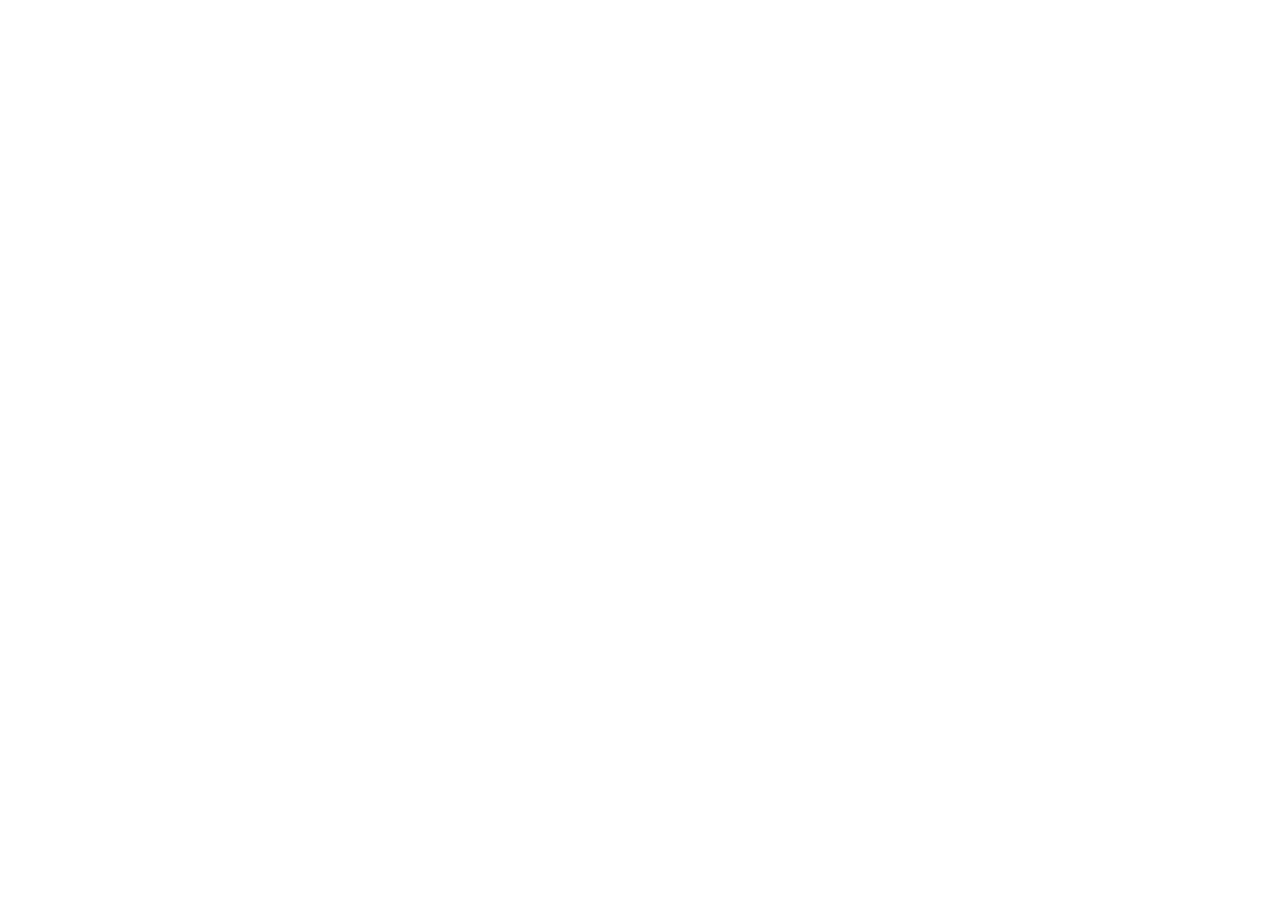
==== index.html @ 25dd4b2c "Publish static demo site" ====
<!doctype html>
<html lang="en">
  <head>
    <meta charset="UTF-8" />
    <meta name="viewport" content="width=device-width, initial-scale=1.0" />
    <title>Local Marketplace Platform</title>
    <script type="module" crossorigin src="/local-marketplace-platform-demo/assets/index-D7Zlj76l.js"></script>
    <link rel="stylesheet" crossorigin href="/local-marketplace-platform-demo/assets/index-DXbintW4.css">
  </head>
  <body>
    <div id="root"></div>
  </body>
</html>
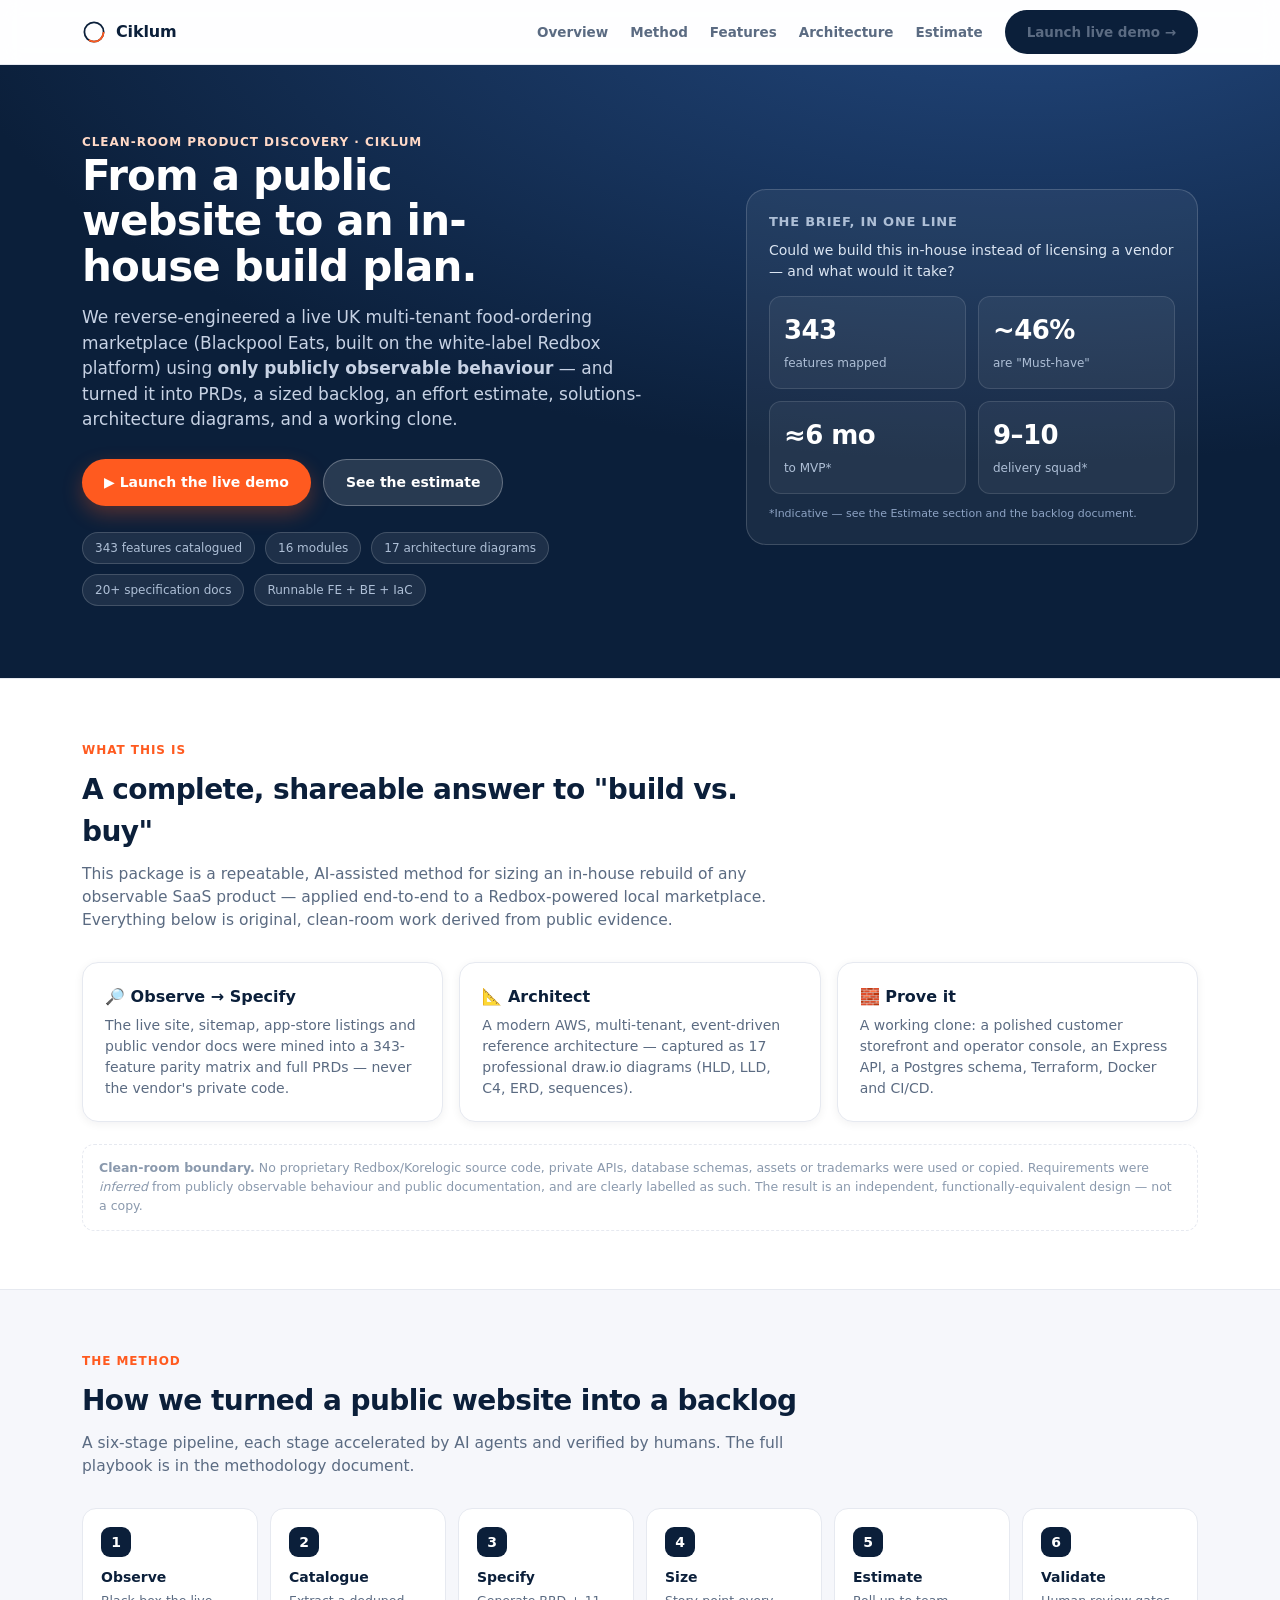
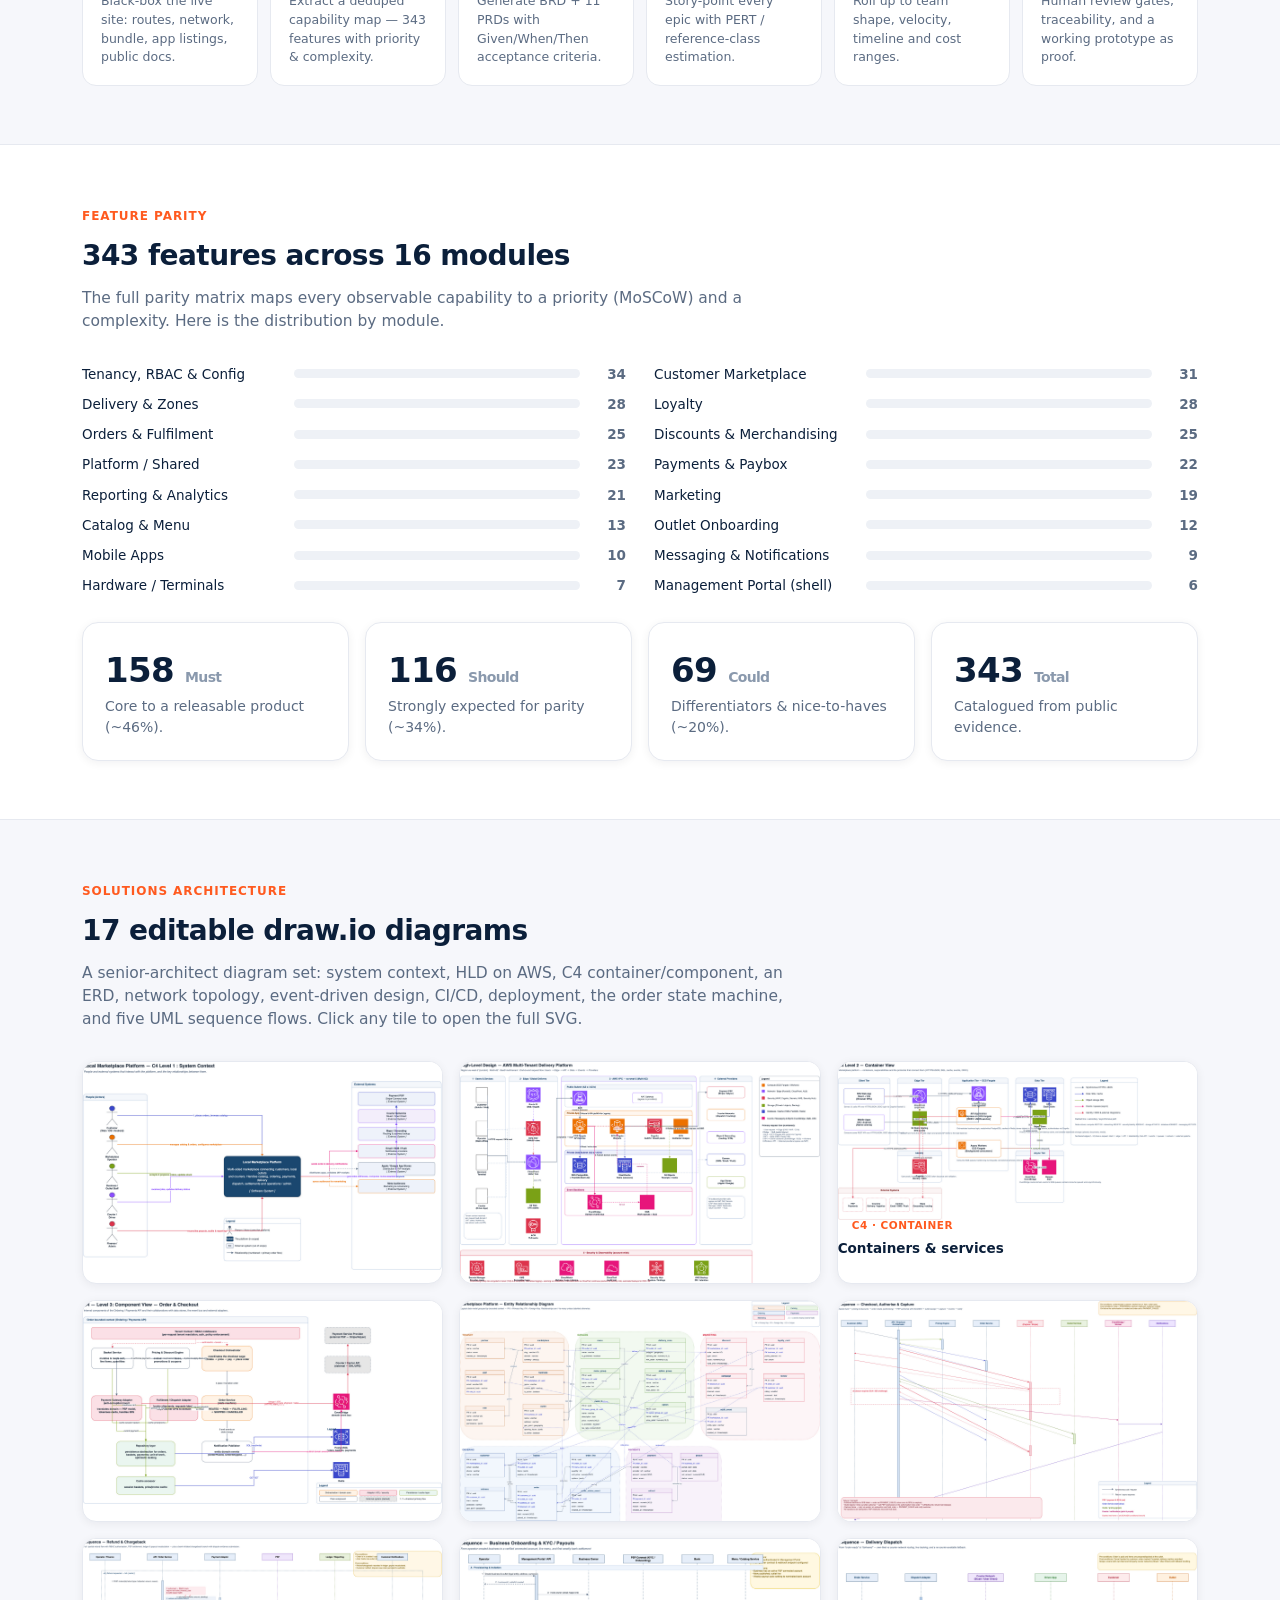
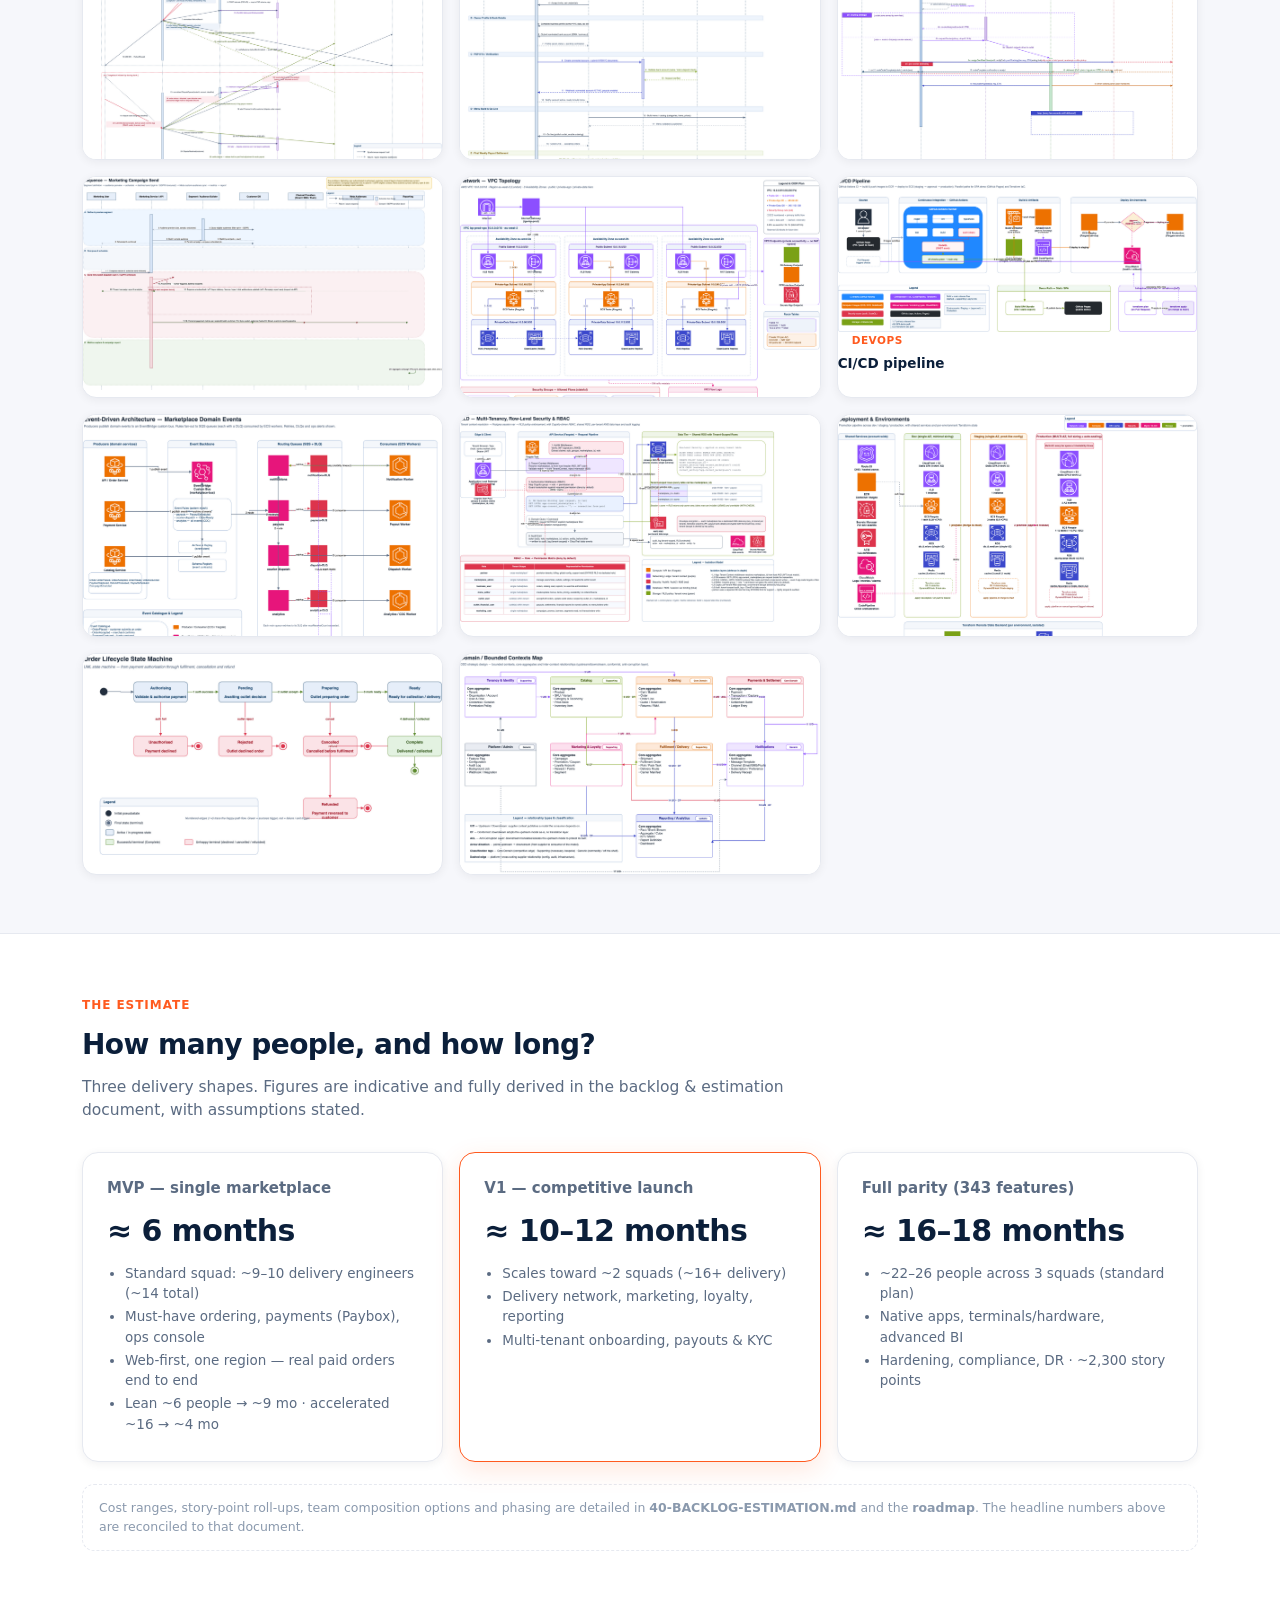
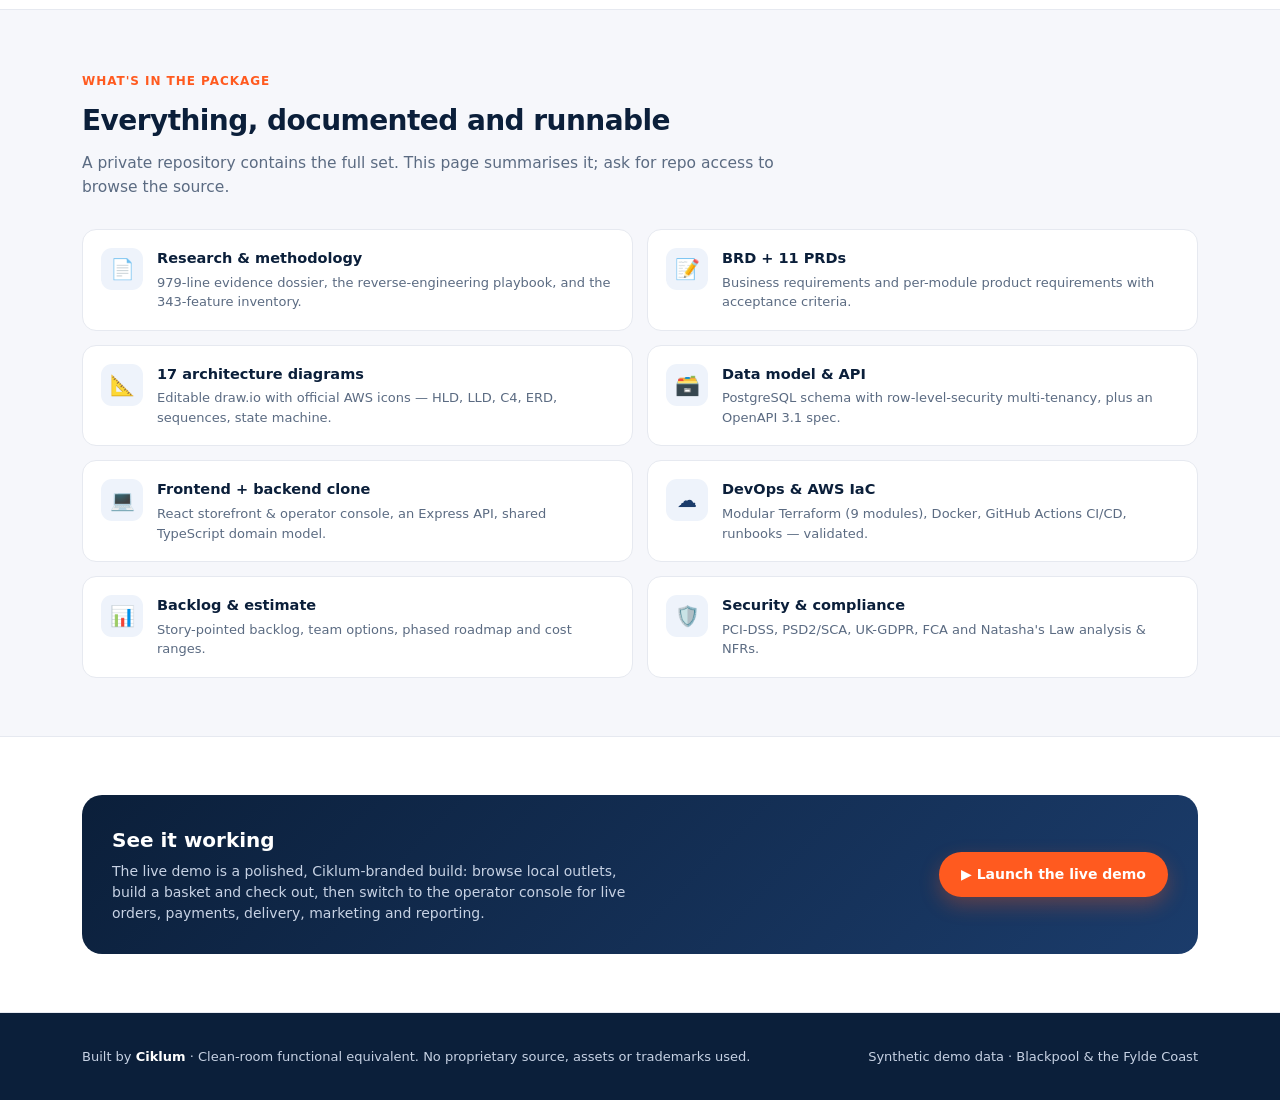
==== commit b47171c5: "Publish Ciklum Project Hub + upgraded demo app + 17 architecture diagrams" ====
--- a/index.html
+++ b/index.html
@@ -1,13 +1,365 @@
 <!doctype html>
 <html lang="en">
-  <head>
-    <meta charset="UTF-8" />
-    <meta name="viewport" content="width=device-width, initial-scale=1.0" />
-    <title>Local Marketplace Platform</title>
-    <script type="module" crossorigin src="/local-marketplace-platform-demo/assets/index-D7Zlj76l.js"></script>
-    <link rel="stylesheet" crossorigin href="/local-marketplace-platform-demo/assets/index-DXbintW4.css">
-  </head>
-  <body>
-    <div id="root"></div>
-  </body>
+<head>
+<meta charset="utf-8" />
+<meta name="viewport" content="width=device-width, initial-scale=1" />
+<title>Local Marketplace Platform — Clean-Room Build Plan | Ciklum</title>
+<meta name="description" content="A clean-room, in-house rebuild blueprint for a UK multi-tenant food-ordering marketplace: research, PRDs, backlog, estimate, solutions-architecture diagrams, and a working demo." />
+<style>
+  :root{
+    --ink:#0b1f3a; --ink2:#1b3c6b; --muted:#5b6b82; --soft:#8a99ad;
+    --bg:#f6f7fb; --card:#ffffff; --line:#e6e9f0; --accent:#ff5a1f; --accent2:#ff8a5c;
+    --ok:#10b981; --info:#3b82f6; --promo:#7c3aed;
+    --r:16px; --shadow:0 10px 30px rgba(11,31,58,.10); --shadow-sm:0 2px 10px rgba(16,24,40,.06);
+    --font:"Inter","Segoe UI",-apple-system,BlinkMacSystemFont,system-ui,sans-serif;
+  }
+  *{box-sizing:border-box}
+  body{margin:0;background:var(--bg);color:var(--ink);font-family:var(--font);line-height:1.5;-webkit-font-smoothing:antialiased}
+  a{color:inherit}
+  h1,h2,h3,h4,p{margin:0}
+  .wrap{max-width:1160px;margin:0 auto;padding:0 22px}
+  .btn{display:inline-flex;align-items:center;gap:8px;border:0;border-radius:999px;padding:12px 22px;font-weight:700;font-size:14px;cursor:pointer;text-decoration:none;transition:transform .12s ease, box-shadow .12s ease}
+  .btn--accent{background:var(--accent);color:#fff;box-shadow:0 8px 20px rgba(255,90,31,.30)}
+  .btn--accent:hover{transform:translateY(-2px)}
+  .btn--ghost{background:rgba(255,255,255,.12);color:#fff;border:1px solid rgba(255,255,255,.28)}
+  .btn--dark{background:var(--ink);color:#fff}
+  .eyebrow{font-size:12px;font-weight:700;letter-spacing:.08em;text-transform:uppercase;color:var(--accent)}
+
+  /* nav */
+  nav.top{position:sticky;top:0;z-index:50;background:rgba(255,255,255,.88);backdrop-filter:saturate(160%) blur(10px);border-bottom:1px solid var(--line)}
+  nav.top .wrap{display:flex;align-items:center;gap:16px;height:64px}
+  nav.top .logo{display:flex;align-items:center;gap:10px;font-weight:800;letter-spacing:-.01em}
+  nav.top .logo svg{height:24px}
+  nav.top .links{margin-left:auto;display:flex;gap:22px;align-items:center}
+  nav.top .links a{font-size:13.5px;font-weight:600;color:var(--muted);text-decoration:none}
+  nav.top .links a:hover{color:var(--ink)}
+  @media(max-width:760px){nav.top .links a:not(.btn){display:none}}
+
+  /* hero */
+  header.hero{background:radial-gradient(1100px 520px at 80% -20%, #244a82, #0b1f3a);color:#fff;padding:64px 0 72px;overflow:hidden}
+  header.hero .grid{display:grid;grid-template-columns:1.25fr .9fr;gap:36px;align-items:center}
+  header.hero h1{font-size:42px;line-height:1.08;letter-spacing:-.02em;max-width:15ch}
+  header.hero p.lead{margin-top:16px;color:#c7d2e4;font-size:17px;max-width:54ch}
+  header.hero .cta{margin-top:26px;display:flex;gap:12px;flex-wrap:wrap}
+  header.hero .tags{margin-top:26px;display:flex;gap:10px;flex-wrap:wrap}
+  header.hero .tags span{font-size:12px;color:#aebfd6;background:rgba(255,255,255,.08);border:1px solid rgba(255,255,255,.16);border-radius:999px;padding:6px 12px}
+  .hero-card{background:rgba(255,255,255,.06);border:1px solid rgba(255,255,255,.16);border-radius:20px;padding:22px}
+  .hero-card h4{font-size:13px;color:#aebfd6;font-weight:600;text-transform:uppercase;letter-spacing:.06em}
+  .hero-stats{display:grid;grid-template-columns:1fr 1fr;gap:12px;margin-top:14px}
+  .hero-stats div{background:rgba(255,255,255,.05);border:1px solid rgba(255,255,255,.12);border-radius:12px;padding:14px}
+  .hero-stats strong{display:block;font-size:26px;letter-spacing:-.02em}
+  .hero-stats small{color:#aebfd6;font-size:12px}
+  @media(max-width:860px){header.hero .grid{grid-template-columns:1fr}header.hero h1{font-size:33px}}
+
+  section{padding:58px 0}
+  section.alt{background:#fff;border-top:1px solid var(--line);border-bottom:1px solid var(--line)}
+  .sec-head{max-width:720px;margin-bottom:30px}
+  .sec-head h2{font-size:28px;letter-spacing:-.02em;margin-top:8px}
+  .sec-head p{color:var(--muted);margin-top:10px;font-size:15.5px}
+
+  .cards{display:grid;gap:16px}
+  .cards.c3{grid-template-columns:repeat(3,1fr)}
+  .cards.c4{grid-template-columns:repeat(4,1fr)}
+  .cards.c2{grid-template-columns:repeat(2,1fr)}
+  @media(max-width:900px){.cards.c3,.cards.c4{grid-template-columns:1fr 1fr}}
+  @media(max-width:620px){.cards.c2,.cards.c3,.cards.c4{grid-template-columns:1fr}}
+  .card{background:var(--card);border:1px solid var(--line);border-radius:var(--r);padding:22px;box-shadow:var(--shadow-sm)}
+  .card h3{font-size:16px;margin-bottom:6px}
+  .card p{color:var(--muted);font-size:14px}
+  .card .num{font-size:34px;font-weight:800;letter-spacing:-.02em;color:var(--ink)}
+  .card .num small{font-size:14px;color:var(--soft);font-weight:600}
+
+  /* method steps */
+  .steps{display:grid;grid-template-columns:repeat(6,1fr);gap:12px;counter-reset:s}
+  @media(max-width:980px){.steps{grid-template-columns:repeat(3,1fr)}}
+  @media(max-width:560px){.steps{grid-template-columns:1fr 1fr}}
+  .step{background:var(--card);border:1px solid var(--line);border-radius:14px;padding:18px;position:relative}
+  .step::before{counter-increment:s;content:counter(s);display:grid;place-items:center;width:30px;height:30px;border-radius:9px;background:var(--ink);color:#fff;font-weight:800;font-size:14px;margin-bottom:10px}
+  .step h4{font-size:14px}
+  .step p{font-size:12.5px;color:var(--muted);margin-top:4px}
+
+  /* module bars */
+  .modgrid{display:grid;grid-template-columns:1fr 1fr;gap:10px 28px}
+  @media(max-width:720px){.modgrid{grid-template-columns:1fr}}
+  .modrow{display:grid;grid-template-columns:200px 1fr 34px;align-items:center;gap:12px;font-size:13.5px}
+  .modrow .track{height:9px;background:#eef1f6;border-radius:999px;overflow:hidden}
+  .modrow .fill{height:100%;background:linear-gradient(90deg,var(--accent),var(--accent2));border-radius:999px}
+  .modrow b{text-align:right;color:var(--muted);font-variant-numeric:tabular-nums}
+
+  /* diagrams */
+  .gallery{display:grid;grid-template-columns:repeat(3,1fr);gap:16px}
+  @media(max-width:900px){.gallery{grid-template-columns:1fr 1fr}}
+  @media(max-width:560px){.gallery{grid-template-columns:1fr}}
+  .dg{display:block;background:var(--card);border:1px solid var(--line);border-radius:14px;overflow:hidden;text-decoration:none;box-shadow:var(--shadow-sm);transition:transform .12s ease,box-shadow .12s ease}
+  .dg:hover{transform:translateY(-3px);box-shadow:var(--shadow)}
+  .dg .thumb{height:150px;background:#0e2banner;display:grid;place-items:center;background:linear-gradient(135deg,#eef3fb,#dde7f5);position:relative}
+  .dg .thumb img{width:100%;height:100%;object-fit:contain;background:#fff}
+  .dg .thumb .ph{color:#7c92b3;font-size:13px;font-weight:600}
+  .dg .meta{padding:12px 14px}
+  .dg .meta .k{font-size:10.5px;font-weight:700;text-transform:uppercase;letter-spacing:.05em;color:var(--accent)}
+  .dg .meta .t{font-size:13.5px;font-weight:600;margin-top:2px}
+
+  /* estimate */
+  .estimate{display:grid;grid-template-columns:repeat(3,1fr);gap:16px}
+  @media(max-width:820px){.estimate{grid-template-columns:1fr}}
+  .est{background:var(--card);border:1px solid var(--line);border-radius:var(--r);padding:24px;box-shadow:var(--shadow-sm)}
+  .est.flag{border-color:var(--accent);box-shadow:0 8px 26px rgba(255,90,31,.14)}
+  .est h3{font-size:15px;color:var(--muted);font-weight:700}
+  .est .big{font-size:30px;font-weight:800;letter-spacing:-.02em;margin:8px 0}
+  .est ul{margin:10px 0 0;padding-left:18px;color:var(--muted);font-size:13.5px}
+  .est ul li{margin:3px 0}
+
+  /* deliverables */
+  .deliv{display:grid;grid-template-columns:repeat(2,1fr);gap:14px}
+  @media(max-width:720px){.deliv{grid-template-columns:1fr}}
+  .deliv .d{display:flex;gap:14px;background:var(--card);border:1px solid var(--line);border-radius:14px;padding:18px}
+  .deliv .d .ic{width:42px;height:42px;border-radius:11px;background:#eef3fb;color:var(--ink2);display:grid;place-items:center;font-size:20px;flex:none}
+  .deliv .d h4{font-size:14.5px}
+  .deliv .d p{font-size:13px;color:var(--muted);margin-top:3px}
+
+  .callout{background:linear-gradient(135deg,#0b1f3a,#1b3c6b);color:#fff;border-radius:20px;padding:30px;display:flex;gap:20px;align-items:center;justify-content:space-between;flex-wrap:wrap}
+  .callout h3{font-size:20px}
+  .callout p{color:#c7d2e4;font-size:14px;margin-top:6px;max-width:60ch}
+
+  .note{font-size:12.5px;color:var(--soft);background:#fff;border:1px dashed var(--line);border-radius:12px;padding:14px 16px;margin-top:22px}
+  footer{background:var(--ink);color:#c7d2e4;padding:34px 0;font-size:13px}
+  footer .wrap{display:flex;justify-content:space-between;gap:16px;flex-wrap:wrap}
+  footer a{color:#fff;text-decoration:none}
+</style>
+</head>
+<body>
+<nav class="top">
+  <div class="wrap">
+    <span class="logo">
+      <svg viewBox="0 0 40 40" fill="none"><circle cx="20" cy="20" r="16" stroke="#0b1f3a" stroke-width="3"/><circle cx="20" cy="20" r="16" stroke="#ff5a1f" stroke-width="3" stroke-dasharray="34 80"/></svg>
+      Ciklum
+    </span>
+    <div class="links">
+      <a href="#what">Overview</a>
+      <a href="#method">Method</a>
+      <a href="#features">Features</a>
+      <a href="#architecture">Architecture</a>
+      <a href="#estimate">Estimate</a>
+      <a class="btn btn--dark" href="./app/" >Launch live demo →</a>
+    </div>
+  </div>
+</nav>
+
+<header class="hero">
+  <div class="wrap grid">
+    <div>
+      <span class="eyebrow" style="color:#ffd9c7">Clean-room product discovery · Ciklum</span>
+      <h1>From a public website to an in-house build plan.</h1>
+      <p class="lead">We reverse-engineered a live UK multi-tenant food-ordering marketplace (Blackpool Eats, built on the white-label Redbox platform) using <b>only publicly observable behaviour</b> — and turned it into PRDs, a sized backlog, an effort estimate, solutions-architecture diagrams, and a working clone.</p>
+      <div class="cta">
+        <a class="btn btn--accent" href="./app/">▶ Launch the live demo</a>
+        <a class="btn btn--ghost" href="#estimate">See the estimate</a>
+      </div>
+      <div class="tags">
+        <span>343 features catalogued</span>
+        <span>16 modules</span>
+        <span>17 architecture diagrams</span>
+        <span>20+ specification docs</span>
+        <span>Runnable FE + BE + IaC</span>
+      </div>
+    </div>
+    <div class="hero-card">
+      <h4>The brief, in one line</h4>
+      <p style="color:#dbe5f2;margin-top:8px;font-size:14px">Could we build this in-house instead of licensing a vendor — and what would it take?</p>
+      <div class="hero-stats">
+        <div><strong>343</strong><small>features mapped</small></div>
+        <div><strong>~46%</strong><small>are "Must-have"</small></div>
+        <div><strong>≈6&nbsp;mo</strong><small>to MVP*</small></div>
+        <div><strong>9–10</strong><small>delivery squad*</small></div>
+      </div>
+      <p style="color:#8da3c4;font-size:11px;margin-top:12px">*Indicative — see the Estimate section and the backlog document.</p>
+    </div>
+  </div>
+</header>
+
+<section id="what" class="alt">
+  <div class="wrap">
+    <div class="sec-head">
+      <span class="eyebrow">What this is</span>
+      <h2>A complete, shareable answer to "build vs. buy"</h2>
+      <p>This package is a repeatable, AI-assisted method for sizing an in-house rebuild of any observable SaaS product — applied end-to-end to a Redbox-powered local marketplace. Everything below is original, clean-room work derived from public evidence.</p>
+    </div>
+    <div class="cards c3">
+      <div class="card"><h3>🔎 Observe → Specify</h3><p>The live site, sitemap, app-store listings and public vendor docs were mined into a 343-feature parity matrix and full PRDs — never the vendor's private code.</p></div>
+      <div class="card"><h3>📐 Architect</h3><p>A modern AWS, multi-tenant, event-driven reference architecture — captured as 17 professional draw.io diagrams (HLD, LLD, C4, ERD, sequences).</p></div>
+      <div class="card"><h3>🧱 Prove it</h3><p>A working clone: a polished customer storefront and operator console, an Express API, a Postgres schema, Terraform, Docker and CI/CD.</p></div>
+    </div>
+    <div class="note"><b>Clean-room boundary.</b> No proprietary Redbox/Korelogic source code, private APIs, database schemas, assets or trademarks were used or copied. Requirements were <i>inferred</i> from publicly observable behaviour and public documentation, and are clearly labelled as such. The result is an independent, functionally-equivalent design — not a copy.</div>
+  </div>
+</section>
+
+<section id="method">
+  <div class="wrap">
+    <div class="sec-head">
+      <span class="eyebrow">The method</span>
+      <h2>How we turned a public website into a backlog</h2>
+      <p>A six-stage pipeline, each stage accelerated by AI agents and verified by humans. The full playbook is in the methodology document.</p>
+    </div>
+    <div class="steps">
+      <div class="step"><h4>Observe</h4><p>Black-box the live site: routes, network, bundle, app listings, public docs.</p></div>
+      <div class="step"><h4>Catalogue</h4><p>Extract a deduped capability map — 343 features with priority &amp; complexity.</p></div>
+      <div class="step"><h4>Specify</h4><p>Generate BRD + 11 PRDs with Given/When/Then acceptance criteria.</p></div>
+      <div class="step"><h4>Size</h4><p>Story-point every epic with PERT / reference-class estimation.</p></div>
+      <div class="step"><h4>Estimate</h4><p>Roll up to team shape, velocity, timeline and cost ranges.</p></div>
+      <div class="step"><h4>Validate</h4><p>Human review gates, traceability, and a working prototype as proof.</p></div>
+    </div>
+  </div>
+</section>
+
+<section id="features" class="alt">
+  <div class="wrap">
+    <div class="sec-head">
+      <span class="eyebrow">Feature parity</span>
+      <h2>343 features across 16 modules</h2>
+      <p>The full parity matrix maps every observable capability to a priority (MoSCoW) and a complexity. Here is the distribution by module.</p>
+    </div>
+    <div class="modgrid" id="modgrid"></div>
+    <div class="cards c4" style="margin-top:26px">
+      <div class="card"><div class="num">158 <small>Must</small></div><p>Core to a releasable product (~46%).</p></div>
+      <div class="card"><div class="num">116 <small>Should</small></div><p>Strongly expected for parity (~34%).</p></div>
+      <div class="card"><div class="num">69 <small>Could</small></div><p>Differentiators &amp; nice-to-haves (~20%).</p></div>
+      <div class="card"><div class="num">343 <small>Total</small></div><p>Catalogued from public evidence.</p></div>
+    </div>
+  </div>
+</section>
+
+<section id="architecture">
+  <div class="wrap">
+    <div class="sec-head">
+      <span class="eyebrow">Solutions architecture</span>
+      <h2>17 editable draw.io diagrams</h2>
+      <p>A senior-architect diagram set: system context, HLD on AWS, C4 container/component, an ERD, network topology, event-driven design, CI/CD, deployment, the order state machine, and five UML sequence flows. Click any tile to open the full SVG.</p>
+    </div>
+    <div class="gallery" id="gallery"></div>
+  </div>
+</section>
+
+<section id="estimate" class="alt">
+  <div class="wrap">
+    <div class="sec-head">
+      <span class="eyebrow">The estimate</span>
+      <h2>How many people, and how long?</h2>
+      <p>Three delivery shapes. Figures are indicative and fully derived in the backlog &amp; estimation document, with assumptions stated.</p>
+    </div>
+    <div class="estimate">
+      <div class="est">
+        <h3>MVP — single marketplace</h3>
+        <div class="big">≈ 6 months</div>
+        <ul>
+          <li>Standard squad: ~9–10 delivery engineers (~14 total)</li>
+          <li>Must-have ordering, payments (Paybox), ops console</li>
+          <li>Web-first, one region — real paid orders end to end</li>
+          <li>Lean ~6 people → ~9 mo · accelerated ~16 → ~4 mo</li>
+        </ul>
+      </div>
+      <div class="est flag">
+        <h3>V1 — competitive launch</h3>
+        <div class="big">≈ 10–12 months</div>
+        <ul>
+          <li>Scales toward ~2 squads (~16+ delivery)</li>
+          <li>Delivery network, marketing, loyalty, reporting</li>
+          <li>Multi-tenant onboarding, payouts &amp; KYC</li>
+        </ul>
+      </div>
+      <div class="est">
+        <h3>Full parity (343 features)</h3>
+        <div class="big">≈ 16–18 months</div>
+        <ul>
+          <li>~22–26 people across 3 squads (standard plan)</li>
+          <li>Native apps, terminals/hardware, advanced BI</li>
+          <li>Hardening, compliance, DR · ~2,300 story points</li>
+        </ul>
+      </div>
+    </div>
+    <div class="note">Cost ranges, story-point roll-ups, team composition options and phasing are detailed in <b>40-BACKLOG-ESTIMATION.md</b> and the <b>roadmap</b>. The headline numbers above are reconciled to that document.</div>
+  </div>
+</section>
+
+<section id="deliverables">
+  <div class="wrap">
+    <div class="sec-head">
+      <span class="eyebrow">What's in the package</span>
+      <h2>Everything, documented and runnable</h2>
+      <p>A private repository contains the full set. This page summarises it; ask for repo access to browse the source.</p>
+    </div>
+    <div class="deliv">
+      <div class="d"><div class="ic">📄</div><div><h4>Research &amp; methodology</h4><p>979-line evidence dossier, the reverse-engineering playbook, and the 343-feature inventory.</p></div></div>
+      <div class="d"><div class="ic">📝</div><div><h4>BRD + 11 PRDs</h4><p>Business requirements and per-module product requirements with acceptance criteria.</p></div></div>
+      <div class="d"><div class="ic">📐</div><div><h4>17 architecture diagrams</h4><p>Editable draw.io with official AWS icons — HLD, LLD, C4, ERD, sequences, state machine.</p></div></div>
+      <div class="d"><div class="ic">🗃️</div><div><h4>Data model &amp; API</h4><p>PostgreSQL schema with row-level-security multi-tenancy, plus an OpenAPI 3.1 spec.</p></div></div>
+      <div class="d"><div class="ic">💻</div><div><h4>Frontend + backend clone</h4><p>React storefront &amp; operator console, an Express API, shared TypeScript domain model.</p></div></div>
+      <div class="d"><div class="ic">☁️</div><div><h4>DevOps &amp; AWS IaC</h4><p>Modular Terraform (9 modules), Docker, GitHub Actions CI/CD, runbooks — validated.</p></div></div>
+      <div class="d"><div class="ic">📊</div><div><h4>Backlog &amp; estimate</h4><p>Story-pointed backlog, team options, phased roadmap and cost ranges.</p></div></div>
+      <div class="d"><div class="ic">🛡️</div><div><h4>Security &amp; compliance</h4><p>PCI-DSS, PSD2/SCA, UK-GDPR, FCA and Natasha's Law analysis &amp; NFRs.</p></div></div>
+    </div>
+  </div>
+</section>
+
+<section class="alt">
+  <div class="wrap">
+    <div class="callout">
+      <div>
+        <h3>See it working</h3>
+        <p>The live demo is a polished, Ciklum-branded build: browse local outlets, build a basket and check out, then switch to the operator console for live orders, payments, delivery, marketing and reporting.</p>
+      </div>
+      <a class="btn btn--accent" href="./app/">▶ Launch the live demo</a>
+    </div>
+  </div>
+</section>
+
+<footer>
+  <div class="wrap">
+    <span>Built by <b style="color:#fff">Ciklum</b> · Clean-room functional equivalent. No proprietary source, assets or trademarks used.</span>
+    <span>Synthetic demo data · Blackpool &amp; the Fylde Coast</span>
+  </div>
+</footer>
+
+<script>
+  // Feature-by-module data (from docs/03-FEATURE-INVENTORY.md roll-up)
+  var modules = [
+    ["Tenancy, RBAC & Config",34],["Customer Marketplace",31],["Delivery & Zones",28],
+    ["Loyalty",28],["Orders & Fulfilment",25],["Discounts & Merchandising",25],
+    ["Platform / Shared",23],["Payments & Paybox",22],["Reporting & Analytics",21],
+    ["Marketing",19],["Catalog & Menu",13],["Outlet Onboarding",12],
+    ["Mobile Apps",10],["Messaging & Notifications",9],["Hardware / Terminals",7],
+    ["Management Portal (shell)",6]
+  ];
+  var max = Math.max.apply(null, modules.map(function(m){return m[1]}));
+  document.getElementById('modgrid').innerHTML = modules.map(function(m){
+    return '<div class="modrow"><span>'+m[0]+'</span><span class="track"><span class="fill" style="width:'+(m[1]/max*100)+'%"></span></span><b>'+m[1]+'</b></div>';
+  }).join('');
+
+  // Diagram gallery — links to exported SVGs (./diagrams/<name>.svg)
+  var diagrams = [
+    ["00-C4-CONTEXT-SYSTEM","C4 · Context","System context"],
+    ["01-HLD-AWS-MULTI-TENANT-PLATFORM","HLD","AWS multi-tenant platform"],
+    ["02-C4-CONTAINER","C4 · Container","Containers & services"],
+    ["03-C4-COMPONENT-ORDER-SERVICE","C4 · Component","Order & checkout"],
+    ["04-ERD-DATA-MODEL","ERD","Entity relationship model"],
+    ["05-SEQ-CHECKOUT-PAYMENT","Sequence","Checkout, authorise & capture"],
+    ["06-SEQ-REFUND-DISPUTE","Sequence","Refund & chargeback"],
+    ["07-SEQ-ONBOARDING-KYC","Sequence","Onboarding & KYC/payouts"],
+    ["08-SEQ-DELIVERY-DISPATCH","Sequence","Delivery dispatch"],
+    ["09-SEQ-MARKETING-CAMPAIGN","Sequence","Marketing campaign send"],
+    ["10-NETWORK-VPC","Network","VPC topology"],
+    ["11-CICD-PIPELINE","DevOps","CI/CD pipeline"],
+    ["12-EVENT-DRIVEN-ARCH","Architecture","Event-driven backbone"],
+    ["13-TENANCY-DATA-RBAC","LLD","Multi-tenancy, RLS & RBAC"],
+    ["14-DEPLOYMENT-ENVIRONMENTS","DevOps","Deployment & environments"],
+    ["15-ORDER-STATE-MACHINE","State","Order lifecycle"],
+    ["16-DOMAIN-CONTEXTS","Domain","Bounded contexts map"]
+  ];
+  document.getElementById('gallery').innerHTML = diagrams.map(function(d){
+    var img = './diagrams/'+d[0]+'.png';
+    return '<a class="dg" href="'+img+'" target="_blank" rel="noopener">'+
+      '<span class="thumb"><img src="'+img+'" alt="'+d[2]+'" loading="lazy" onerror="this.style.display=\'none\';this.parentNode.querySelector(\'.ph\').style.display=\'block\'"/><span class="ph" style="display:none">'+d[1]+'</span></span>'+
+      '<span class="meta"><span class="k">'+d[1]+'</span><div class="t">'+d[2]+'</div></span></a>';
+  }).join('');
+</script>
+</body>
 </html>
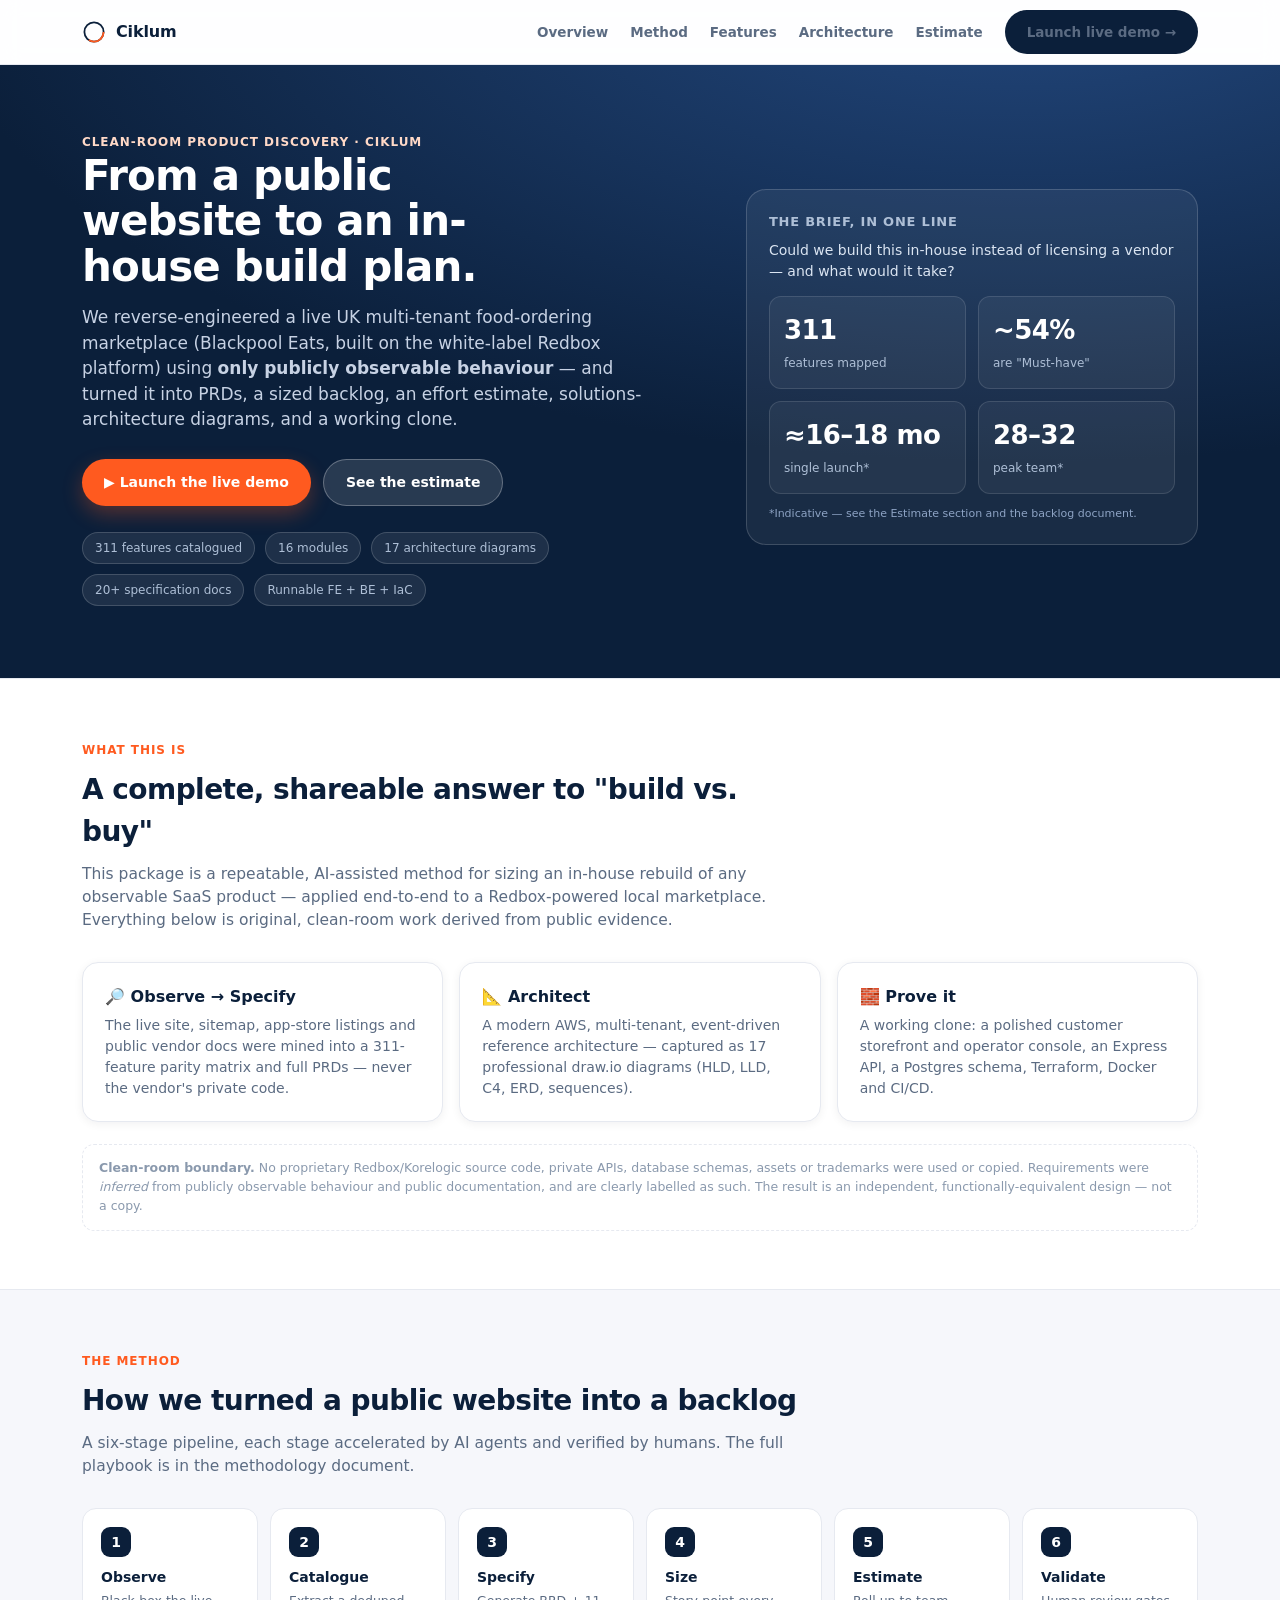
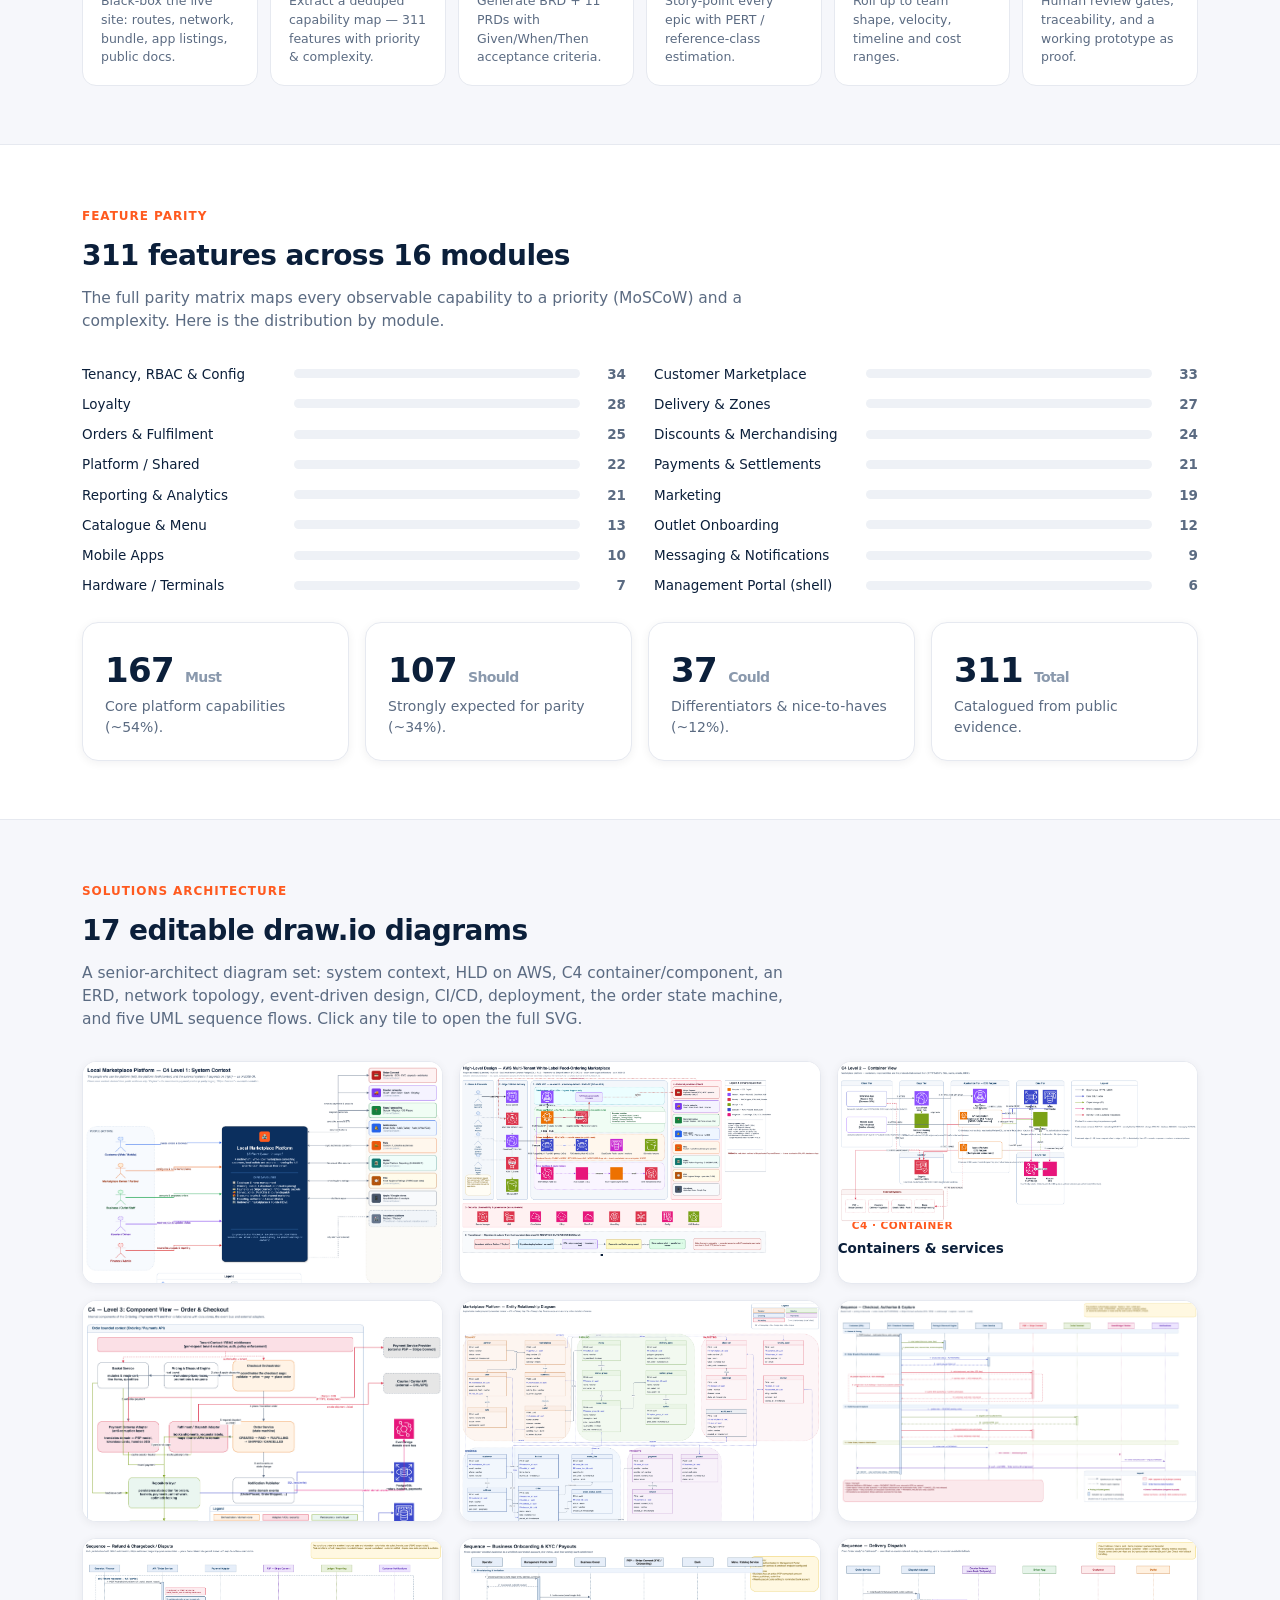
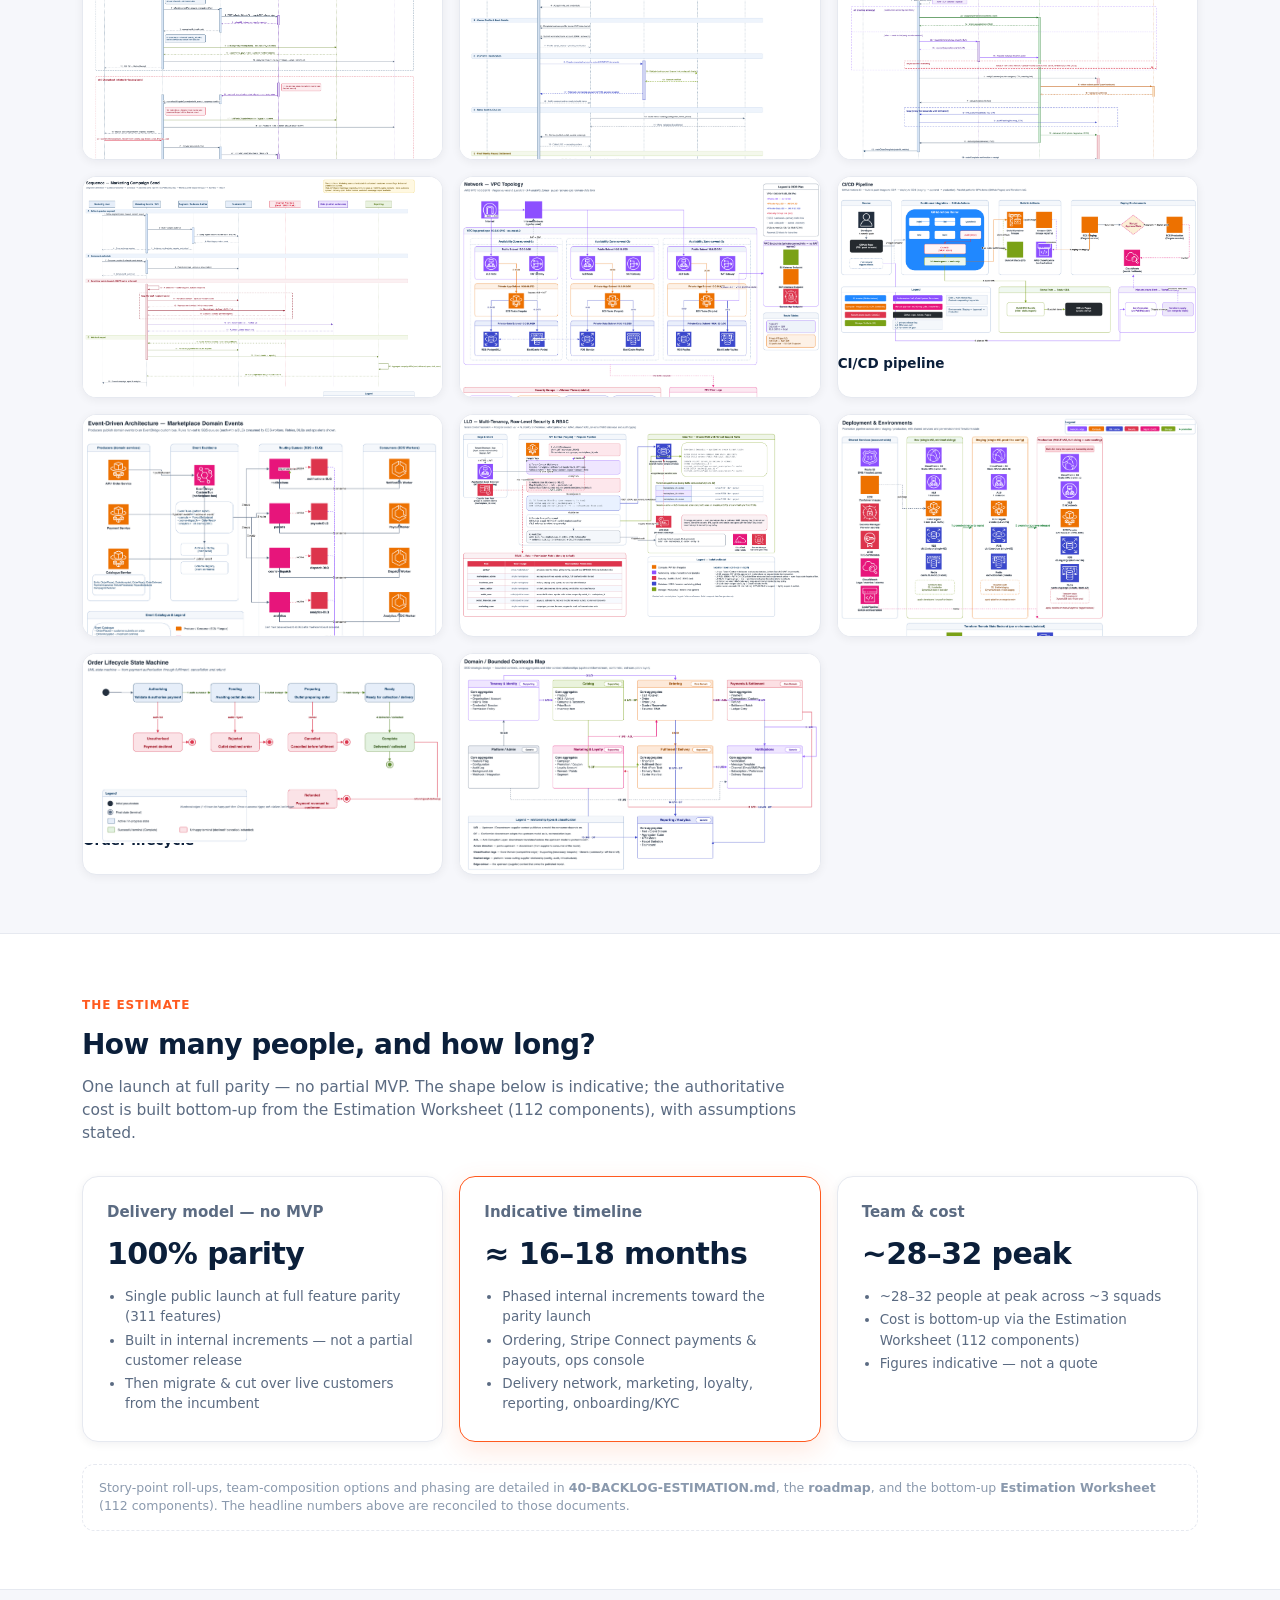
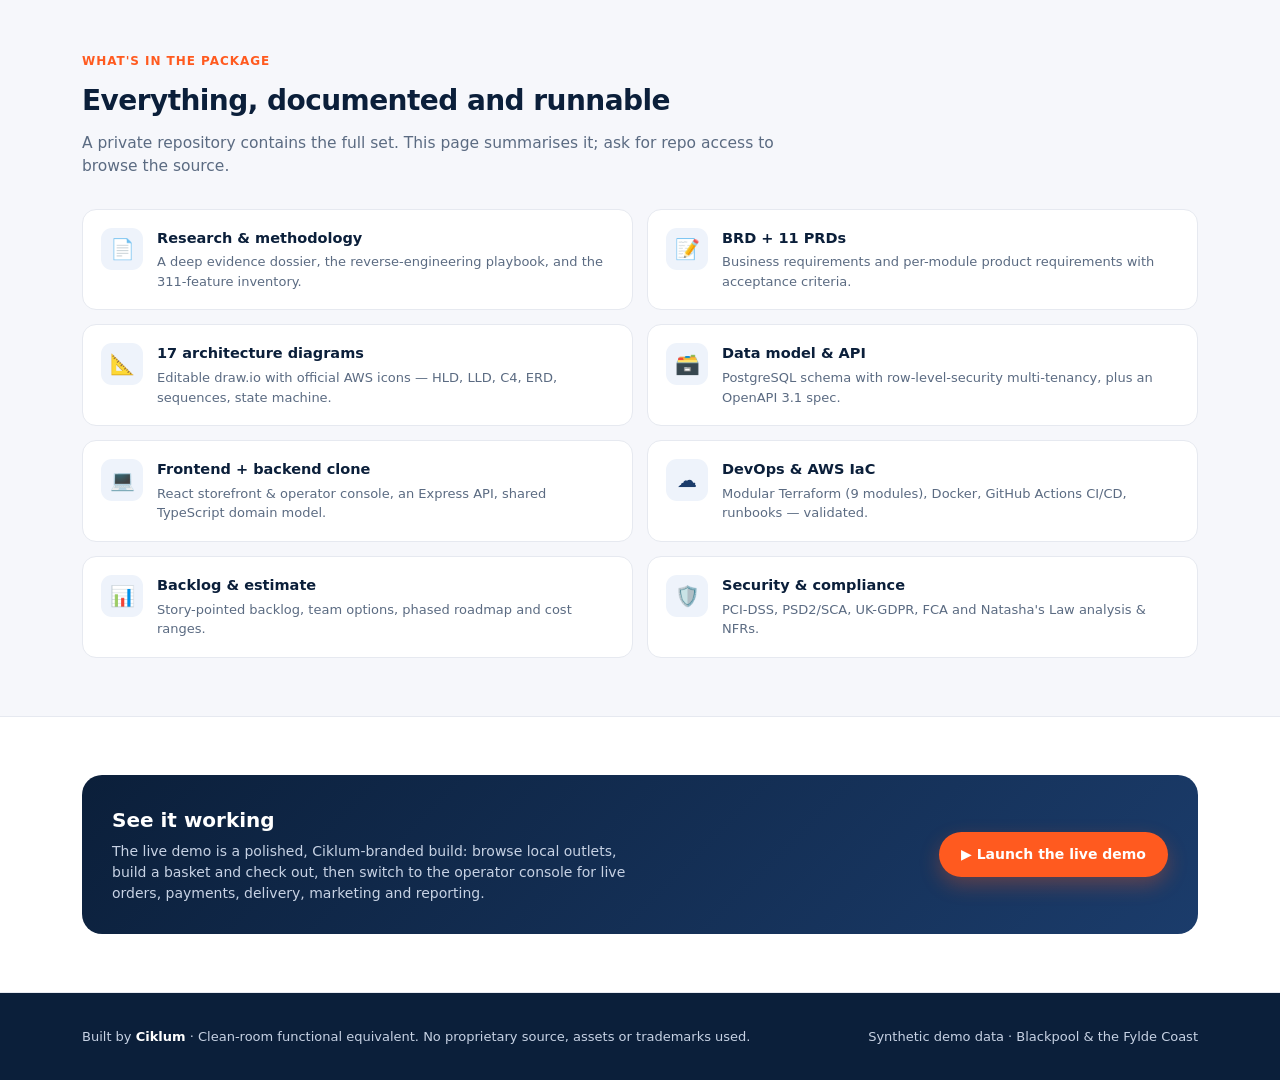
==== commit 80282d04: "Hub: reconcile to 311 features / no-MVP / Stripe Connect; refresh all 17 architecture diagrams to cl" ====
--- a/index.html
+++ b/index.html
@@ -156,7 +156,7 @@
         <a class="btn btn--ghost" href="#estimate">See the estimate</a>
       </div>
       <div class="tags">
-        <span>343 features catalogued</span>
+        <span>311 features catalogued</span>
         <span>16 modules</span>
         <span>17 architecture diagrams</span>
         <span>20+ specification docs</span>
@@ -167,10 +167,10 @@
       <h4>The brief, in one line</h4>
       <p style="color:#dbe5f2;margin-top:8px;font-size:14px">Could we build this in-house instead of licensing a vendor — and what would it take?</p>
       <div class="hero-stats">
-        <div><strong>343</strong><small>features mapped</small></div>
-        <div><strong>~46%</strong><small>are "Must-have"</small></div>
-        <div><strong>≈6&nbsp;mo</strong><small>to MVP*</small></div>
-        <div><strong>9–10</strong><small>delivery squad*</small></div>
+        <div><strong>311</strong><small>features mapped</small></div>
+        <div><strong>~54%</strong><small>are "Must-have"</small></div>
+        <div><strong>≈16–18&nbsp;mo</strong><small>single launch*</small></div>
+        <div><strong>28–32</strong><small>peak team*</small></div>
       </div>
       <p style="color:#8da3c4;font-size:11px;margin-top:12px">*Indicative — see the Estimate section and the backlog document.</p>
     </div>
@@ -185,7 +185,7 @@
       <p>This package is a repeatable, AI-assisted method for sizing an in-house rebuild of any observable SaaS product — applied end-to-end to a Redbox-powered local marketplace. Everything below is original, clean-room work derived from public evidence.</p>
     </div>
     <div class="cards c3">
-      <div class="card"><h3>🔎 Observe → Specify</h3><p>The live site, sitemap, app-store listings and public vendor docs were mined into a 343-feature parity matrix and full PRDs — never the vendor's private code.</p></div>
+      <div class="card"><h3>🔎 Observe → Specify</h3><p>The live site, sitemap, app-store listings and public vendor docs were mined into a 311-feature parity matrix and full PRDs — never the vendor's private code.</p></div>
       <div class="card"><h3>📐 Architect</h3><p>A modern AWS, multi-tenant, event-driven reference architecture — captured as 17 professional draw.io diagrams (HLD, LLD, C4, ERD, sequences).</p></div>
       <div class="card"><h3>🧱 Prove it</h3><p>A working clone: a polished customer storefront and operator console, an Express API, a Postgres schema, Terraform, Docker and CI/CD.</p></div>
     </div>
@@ -202,7 +202,7 @@
     </div>
     <div class="steps">
       <div class="step"><h4>Observe</h4><p>Black-box the live site: routes, network, bundle, app listings, public docs.</p></div>
-      <div class="step"><h4>Catalogue</h4><p>Extract a deduped capability map — 343 features with priority &amp; complexity.</p></div>
+      <div class="step"><h4>Catalogue</h4><p>Extract a deduped capability map — 311 features with priority &amp; complexity.</p></div>
       <div class="step"><h4>Specify</h4><p>Generate BRD + 11 PRDs with Given/When/Then acceptance criteria.</p></div>
       <div class="step"><h4>Size</h4><p>Story-point every epic with PERT / reference-class estimation.</p></div>
       <div class="step"><h4>Estimate</h4><p>Roll up to team shape, velocity, timeline and cost ranges.</p></div>
@@ -215,15 +215,15 @@
   <div class="wrap">
     <div class="sec-head">
       <span class="eyebrow">Feature parity</span>
-      <h2>343 features across 16 modules</h2>
+      <h2>311 features across 16 modules</h2>
       <p>The full parity matrix maps every observable capability to a priority (MoSCoW) and a complexity. Here is the distribution by module.</p>
     </div>
     <div class="modgrid" id="modgrid"></div>
     <div class="cards c4" style="margin-top:26px">
-      <div class="card"><div class="num">158 <small>Must</small></div><p>Core to a releasable product (~46%).</p></div>
-      <div class="card"><div class="num">116 <small>Should</small></div><p>Strongly expected for parity (~34%).</p></div>
-      <div class="card"><div class="num">69 <small>Could</small></div><p>Differentiators &amp; nice-to-haves (~20%).</p></div>
-      <div class="card"><div class="num">343 <small>Total</small></div><p>Catalogued from public evidence.</p></div>
+      <div class="card"><div class="num">167 <small>Must</small></div><p>Core platform capabilities (~54%).</p></div>
+      <div class="card"><div class="num">107 <small>Should</small></div><p>Strongly expected for parity (~34%).</p></div>
+      <div class="card"><div class="num">37 <small>Could</small></div><p>Differentiators &amp; nice-to-haves (~12%).</p></div>
+      <div class="card"><div class="num">311 <small>Total</small></div><p>Catalogued from public evidence.</p></div>
     </div>
   </div>
 </section>
@@ -244,39 +244,38 @@
     <div class="sec-head">
       <span class="eyebrow">The estimate</span>
       <h2>How many people, and how long?</h2>
-      <p>Three delivery shapes. Figures are indicative and fully derived in the backlog &amp; estimation document, with assumptions stated.</p>
+      <p>One launch at full parity — no partial MVP. The shape below is indicative; the authoritative cost is built bottom-up from the Estimation Worksheet (112 components), with assumptions stated.</p>
     </div>
     <div class="estimate">
       <div class="est">
-        <h3>MVP — single marketplace</h3>
-        <div class="big">≈ 6 months</div>
+        <h3>Delivery model — no MVP</h3>
+        <div class="big">100% parity</div>
         <ul>
-          <li>Standard squad: ~9–10 delivery engineers (~14 total)</li>
-          <li>Must-have ordering, payments (Paybox), ops console</li>
-          <li>Web-first, one region — real paid orders end to end</li>
-          <li>Lean ~6 people → ~9 mo · accelerated ~16 → ~4 mo</li>
+          <li>Single public launch at full feature parity (311 features)</li>
+          <li>Built in internal increments — not a partial customer release</li>
+          <li>Then migrate &amp; cut over live customers from the incumbent</li>
         </ul>
       </div>
       <div class="est flag">
-        <h3>V1 — competitive launch</h3>
-        <div class="big">≈ 10–12 months</div>
-        <ul>
-          <li>Scales toward ~2 squads (~16+ delivery)</li>
-          <li>Delivery network, marketing, loyalty, reporting</li>
-          <li>Multi-tenant onboarding, payouts &amp; KYC</li>
-        </ul>
-      </div>
-      <div class="est">
-        <h3>Full parity (343 features)</h3>
+        <h3>Indicative timeline</h3>
         <div class="big">≈ 16–18 months</div>
         <ul>
-          <li>~22–26 people across 3 squads (standard plan)</li>
-          <li>Native apps, terminals/hardware, advanced BI</li>
-          <li>Hardening, compliance, DR · ~2,300 story points</li>
+          <li>Phased internal increments toward the parity launch</li>
+          <li>Ordering, Stripe Connect payments &amp; payouts, ops console</li>
+          <li>Delivery network, marketing, loyalty, reporting, onboarding/KYC</li>
         </ul>
       </div>
-    </div>
-    <div class="note">Cost ranges, story-point roll-ups, team composition options and phasing are detailed in <b>40-BACKLOG-ESTIMATION.md</b> and the <b>roadmap</b>. The headline numbers above are reconciled to that document.</div>
+      <div class="est">
+        <h3>Team &amp; cost</h3>
+        <div class="big">~28–32 peak</div>
+        <ul>
+          <li>~28–32 people at peak across ~3 squads</li>
+          <li>Cost is bottom-up via the Estimation Worksheet (112 components)</li>
+          <li>Figures indicative — not a quote</li>
+        </ul>
+      </div>
+    </div>
+    <div class="note">Story-point roll-ups, team-composition options and phasing are detailed in <b>40-BACKLOG-ESTIMATION.md</b>, the <b>roadmap</b>, and the bottom-up <b>Estimation Worksheet</b> (112 components). The headline numbers above are reconciled to those documents.</div>
   </div>
 </section>
 
@@ -288,7 +287,7 @@
       <p>A private repository contains the full set. This page summarises it; ask for repo access to browse the source.</p>
     </div>
     <div class="deliv">
-      <div class="d"><div class="ic">📄</div><div><h4>Research &amp; methodology</h4><p>979-line evidence dossier, the reverse-engineering playbook, and the 343-feature inventory.</p></div></div>
+      <div class="d"><div class="ic">📄</div><div><h4>Research &amp; methodology</h4><p>A deep evidence dossier, the reverse-engineering playbook, and the 311-feature inventory.</p></div></div>
       <div class="d"><div class="ic">📝</div><div><h4>BRD + 11 PRDs</h4><p>Business requirements and per-module product requirements with acceptance criteria.</p></div></div>
       <div class="d"><div class="ic">📐</div><div><h4>17 architecture diagrams</h4><p>Editable draw.io with official AWS icons — HLD, LLD, C4, ERD, sequences, state machine.</p></div></div>
       <div class="d"><div class="ic">🗃️</div><div><h4>Data model &amp; API</h4><p>PostgreSQL schema with row-level-security multi-tenancy, plus an OpenAPI 3.1 spec.</p></div></div>
@@ -322,10 +321,10 @@
 <script>
   // Feature-by-module data (from docs/03-FEATURE-INVENTORY.md roll-up)
   var modules = [
-    ["Tenancy, RBAC & Config",34],["Customer Marketplace",31],["Delivery & Zones",28],
-    ["Loyalty",28],["Orders & Fulfilment",25],["Discounts & Merchandising",25],
-    ["Platform / Shared",23],["Payments & Paybox",22],["Reporting & Analytics",21],
-    ["Marketing",19],["Catalog & Menu",13],["Outlet Onboarding",12],
+    ["Tenancy, RBAC & Config",34],["Customer Marketplace",33],["Loyalty",28],
+    ["Delivery & Zones",27],["Orders & Fulfilment",25],["Discounts & Merchandising",24],
+    ["Platform / Shared",22],["Payments & Settlements",21],["Reporting & Analytics",21],
+    ["Marketing",19],["Catalogue & Menu",13],["Outlet Onboarding",12],
     ["Mobile Apps",10],["Messaging & Notifications",9],["Hardware / Terminals",7],
     ["Management Portal (shell)",6]
   ];
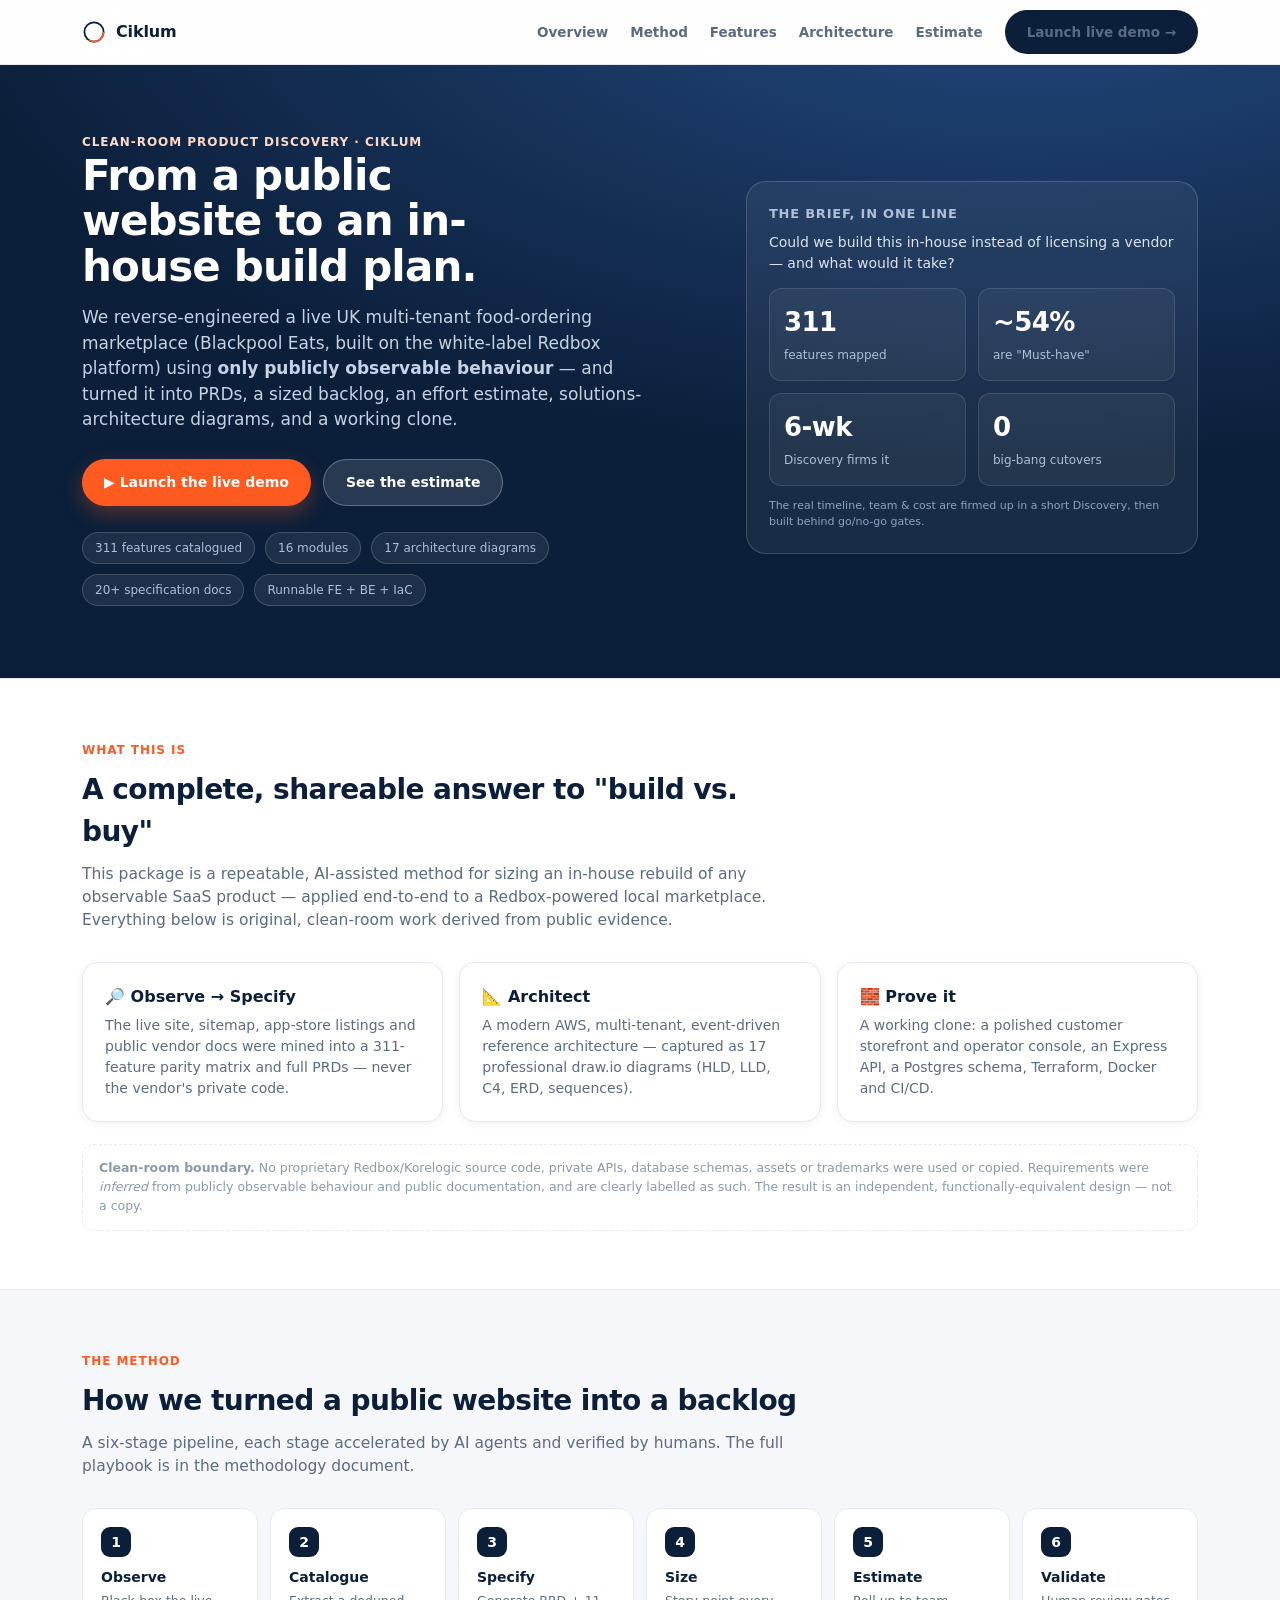
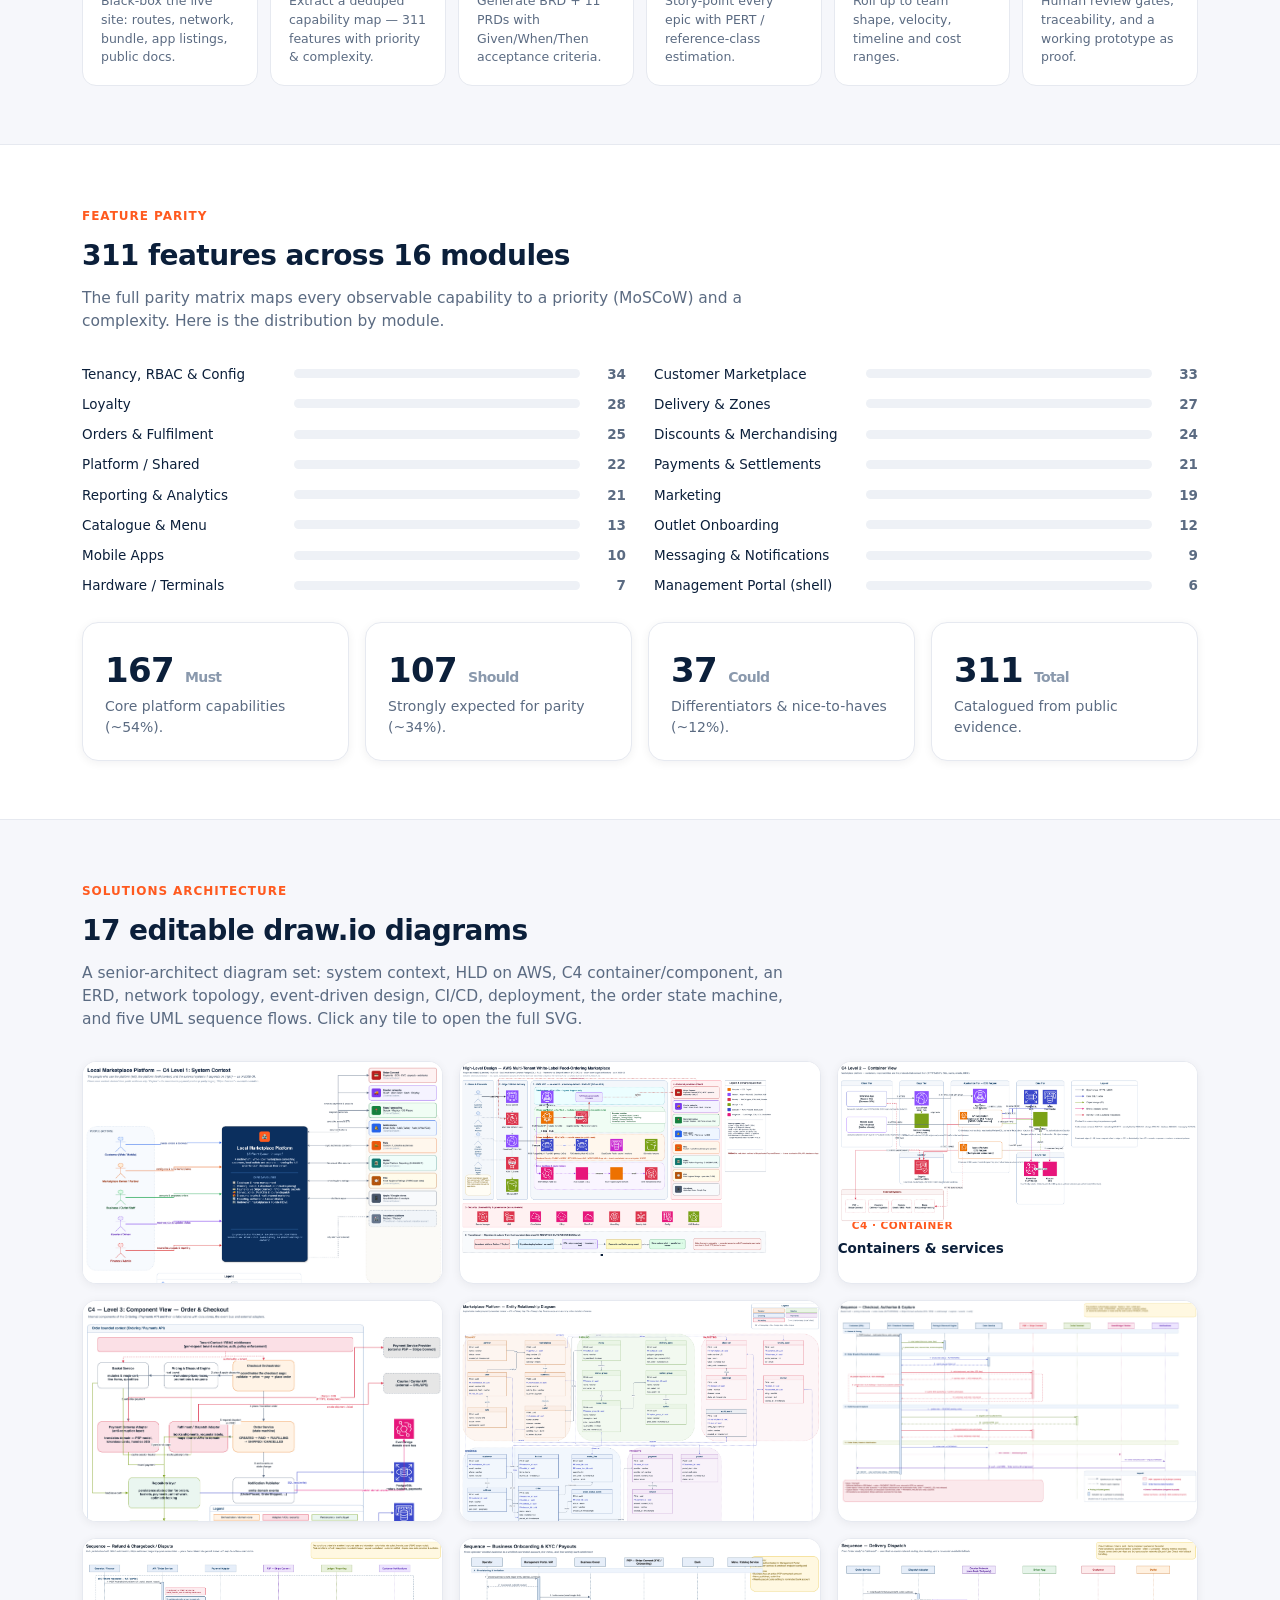
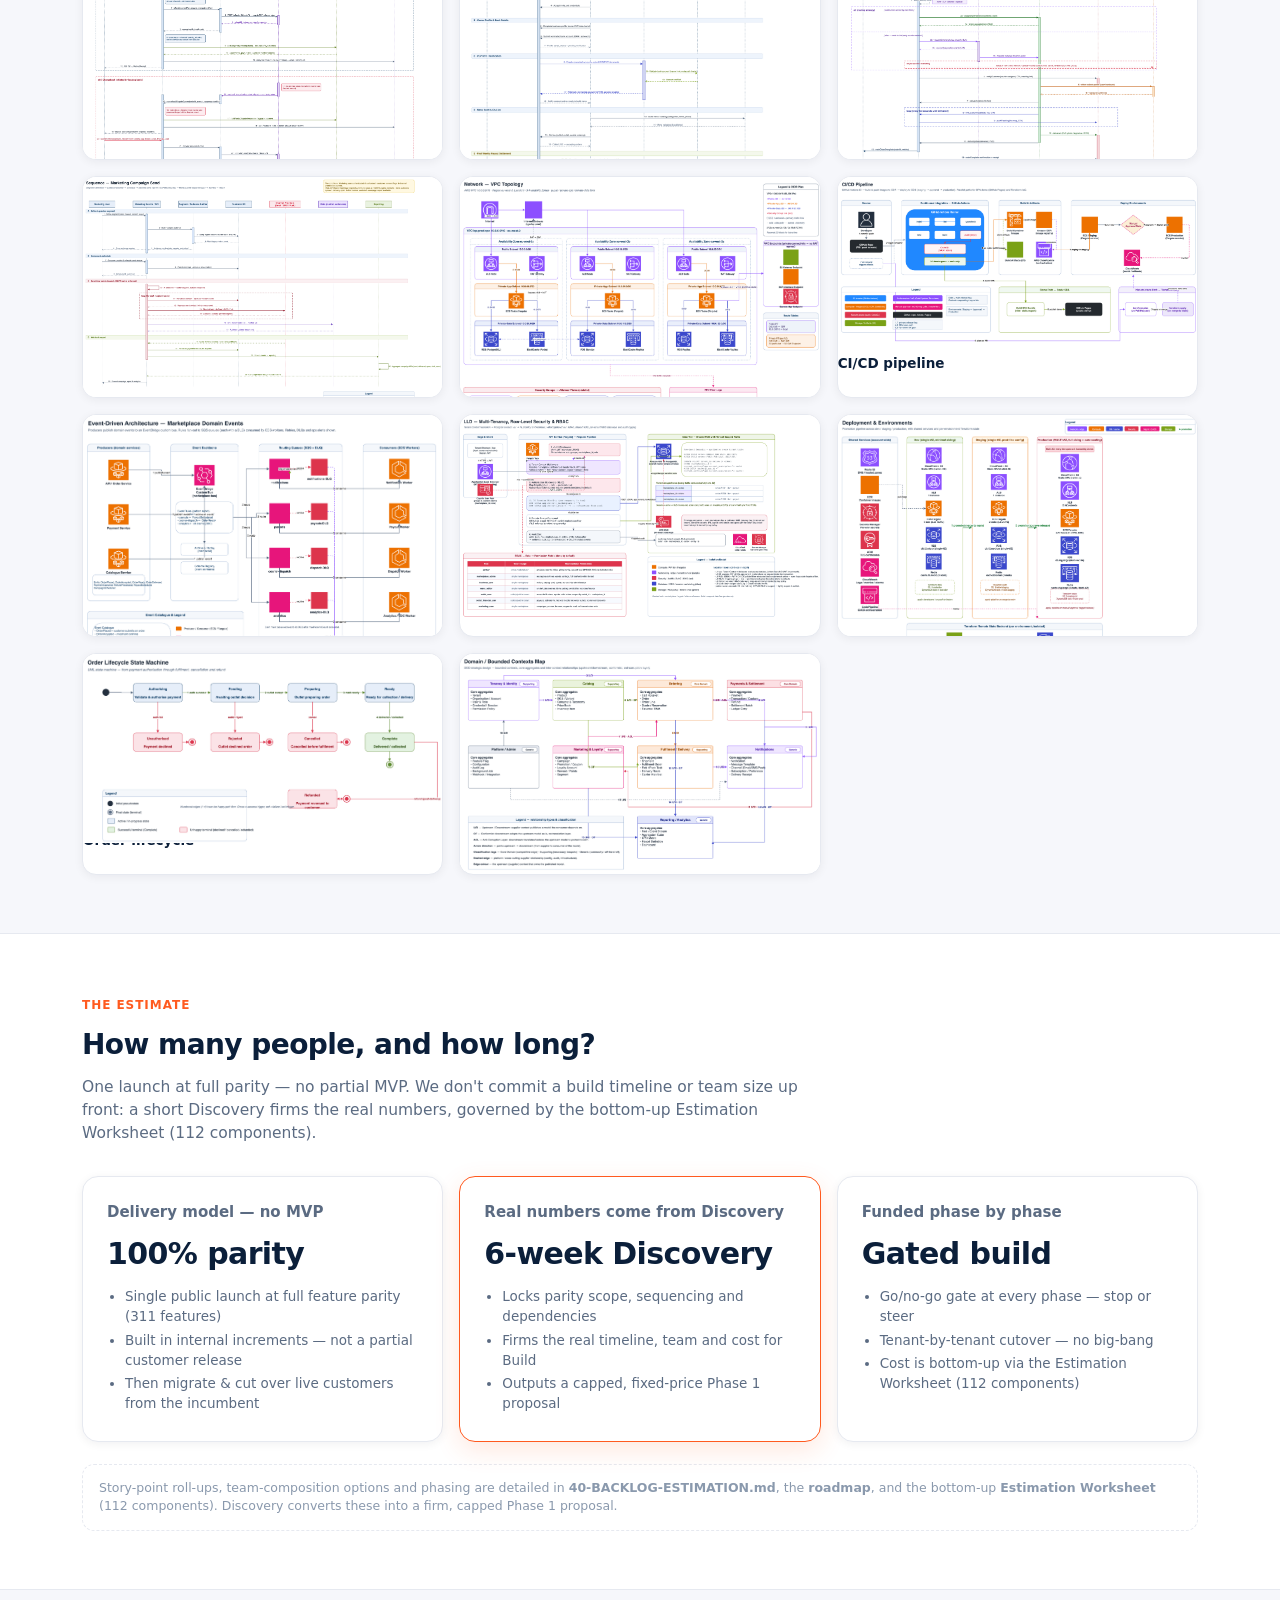
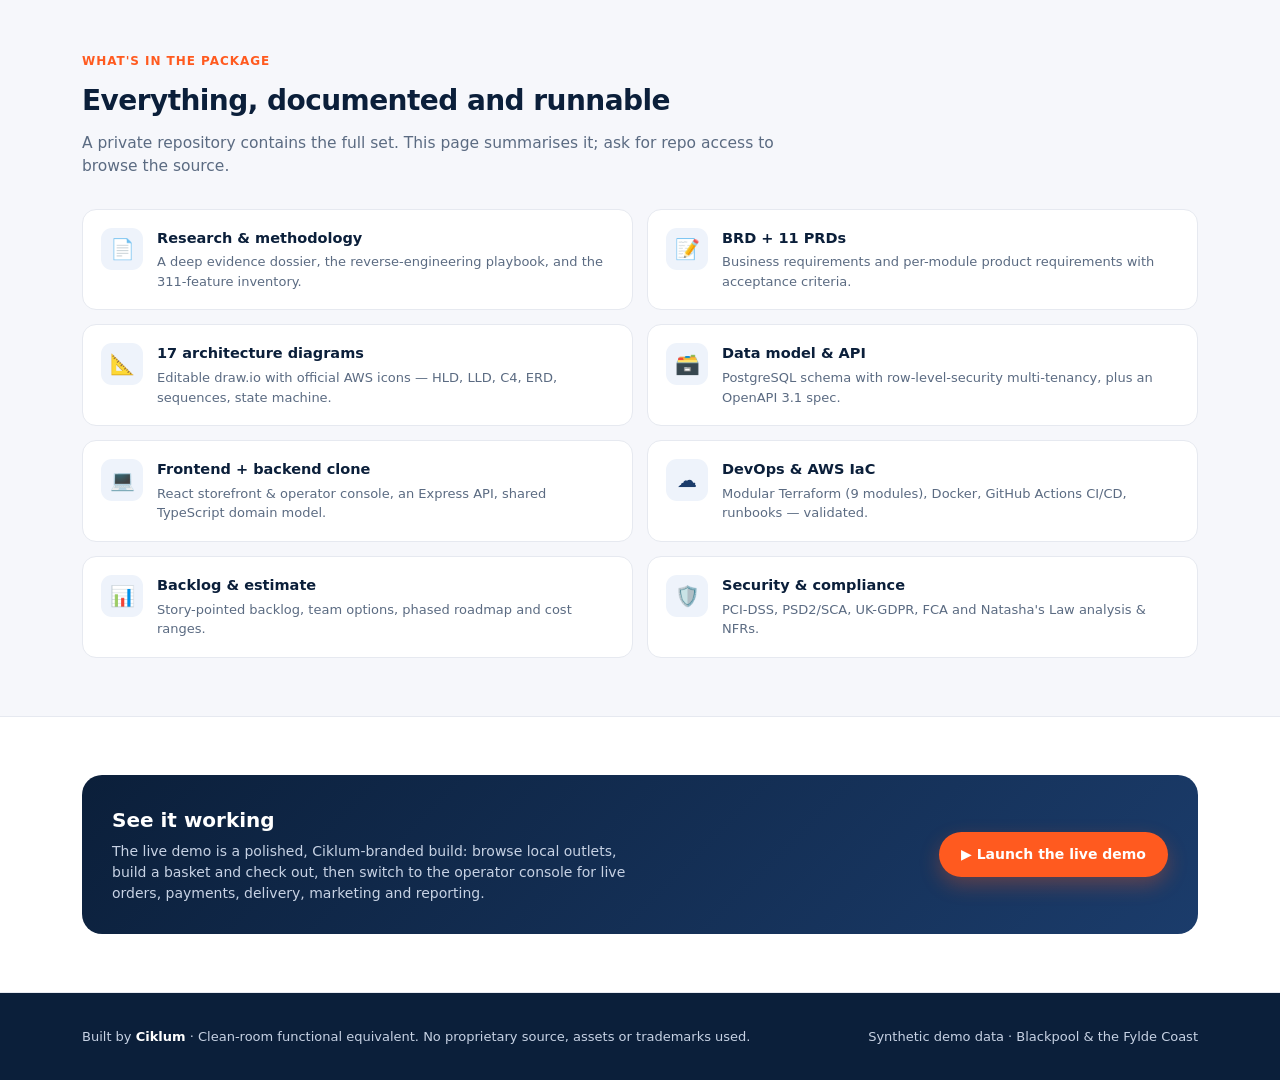
==== commit 789a679a: "Hub: defer build timeline/team to Discovery (no contested 16–18mo / 28–32-people figures) Reframe th" ====
--- a/index.html
+++ b/index.html
@@ -169,10 +169,10 @@
       <div class="hero-stats">
         <div><strong>311</strong><small>features mapped</small></div>
         <div><strong>~54%</strong><small>are "Must-have"</small></div>
-        <div><strong>≈16–18&nbsp;mo</strong><small>single launch*</small></div>
-        <div><strong>28–32</strong><small>peak team*</small></div>
-      </div>
-      <p style="color:#8da3c4;font-size:11px;margin-top:12px">*Indicative — see the Estimate section and the backlog document.</p>
+        <div><strong>6-wk</strong><small>Discovery firms it</small></div>
+        <div><strong>0</strong><small>big-bang cutovers</small></div>
+      </div>
+      <p style="color:#8da3c4;font-size:11px;margin-top:12px">The real timeline, team &amp; cost are firmed up in a short Discovery, then built behind go/no-go gates.</p>
     </div>
   </div>
 </header>
@@ -244,7 +244,7 @@
     <div class="sec-head">
       <span class="eyebrow">The estimate</span>
       <h2>How many people, and how long?</h2>
-      <p>One launch at full parity — no partial MVP. The shape below is indicative; the authoritative cost is built bottom-up from the Estimation Worksheet (112 components), with assumptions stated.</p>
+      <p>One launch at full parity — no partial MVP. We don't commit a build timeline or team size up front: a short Discovery firms the real numbers, governed by the bottom-up Estimation Worksheet (112 components).</p>
     </div>
     <div class="estimate">
       <div class="est">
@@ -257,25 +257,25 @@
         </ul>
       </div>
       <div class="est flag">
-        <h3>Indicative timeline</h3>
-        <div class="big">≈ 16–18 months</div>
+        <h3>Real numbers come from Discovery</h3>
+        <div class="big">6-week Discovery</div>
         <ul>
-          <li>Phased internal increments toward the parity launch</li>
-          <li>Ordering, Stripe Connect payments &amp; payouts, ops console</li>
-          <li>Delivery network, marketing, loyalty, reporting, onboarding/KYC</li>
+          <li>Locks parity scope, sequencing and dependencies</li>
+          <li>Firms the real timeline, team and cost for Build</li>
+          <li>Outputs a capped, fixed-price Phase 1 proposal</li>
         </ul>
       </div>
       <div class="est">
-        <h3>Team &amp; cost</h3>
-        <div class="big">~28–32 peak</div>
+        <h3>Funded phase by phase</h3>
+        <div class="big">Gated build</div>
         <ul>
-          <li>~28–32 people at peak across ~3 squads</li>
+          <li>Go/no-go gate at every phase — stop or steer</li>
+          <li>Tenant-by-tenant cutover — no big-bang</li>
           <li>Cost is bottom-up via the Estimation Worksheet (112 components)</li>
-          <li>Figures indicative — not a quote</li>
         </ul>
       </div>
     </div>
-    <div class="note">Story-point roll-ups, team-composition options and phasing are detailed in <b>40-BACKLOG-ESTIMATION.md</b>, the <b>roadmap</b>, and the bottom-up <b>Estimation Worksheet</b> (112 components). The headline numbers above are reconciled to those documents.</div>
+    <div class="note">Story-point roll-ups, team-composition options and phasing are detailed in <b>40-BACKLOG-ESTIMATION.md</b>, the <b>roadmap</b>, and the bottom-up <b>Estimation Worksheet</b> (112 components). Discovery converts these into a firm, capped Phase 1 proposal.</div>
   </div>
 </section>
 
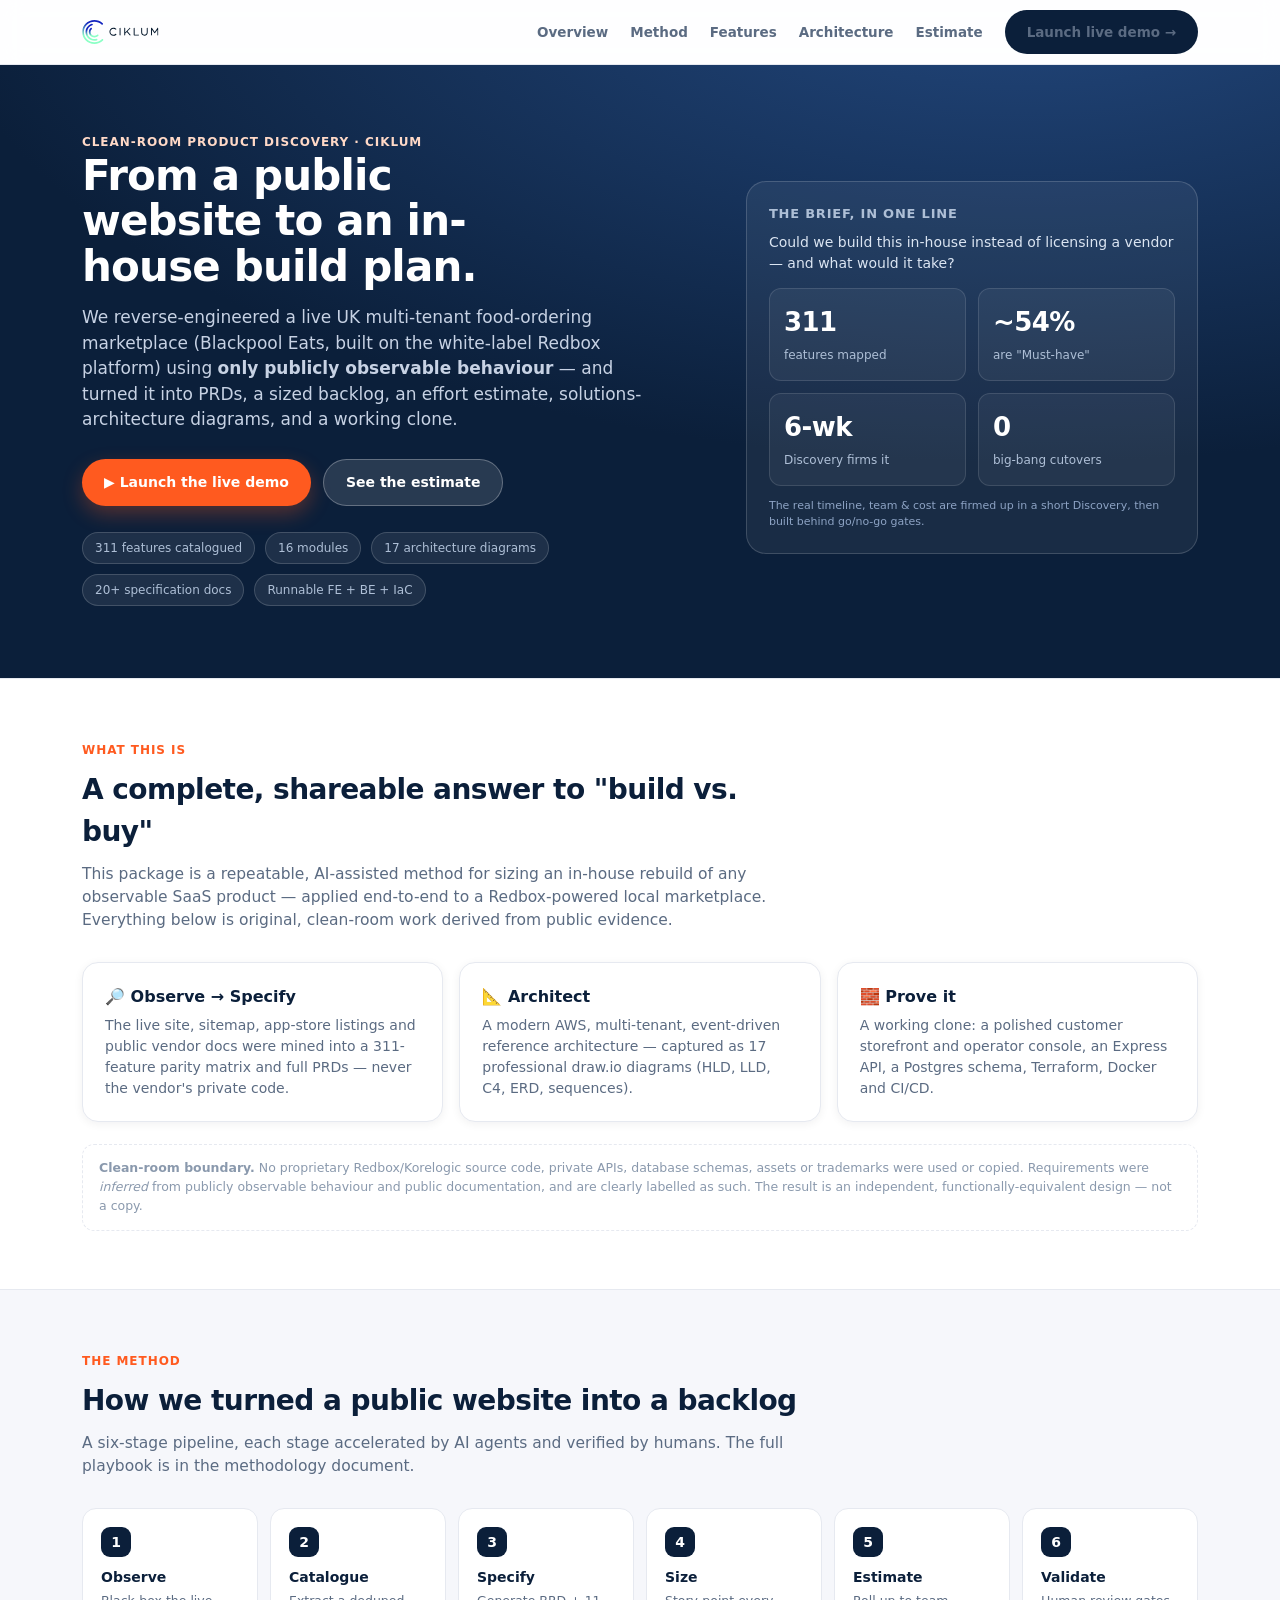
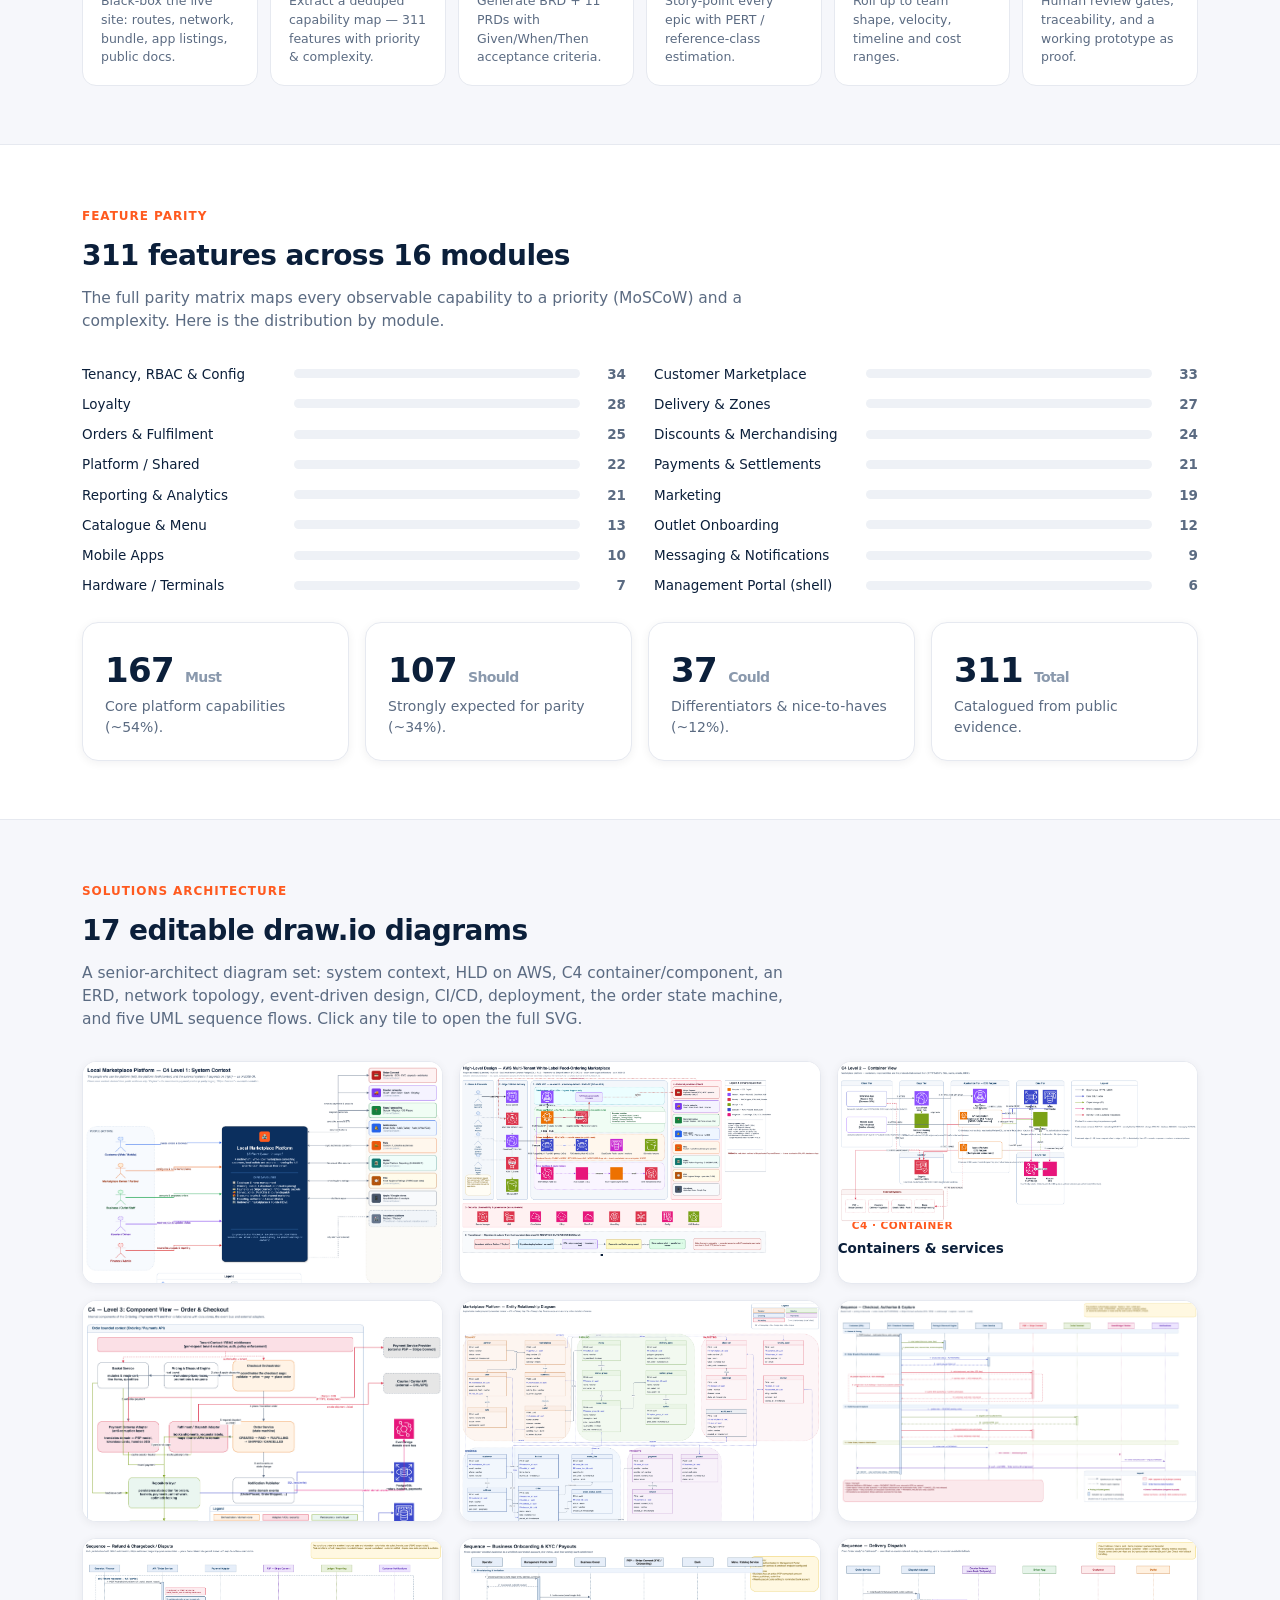
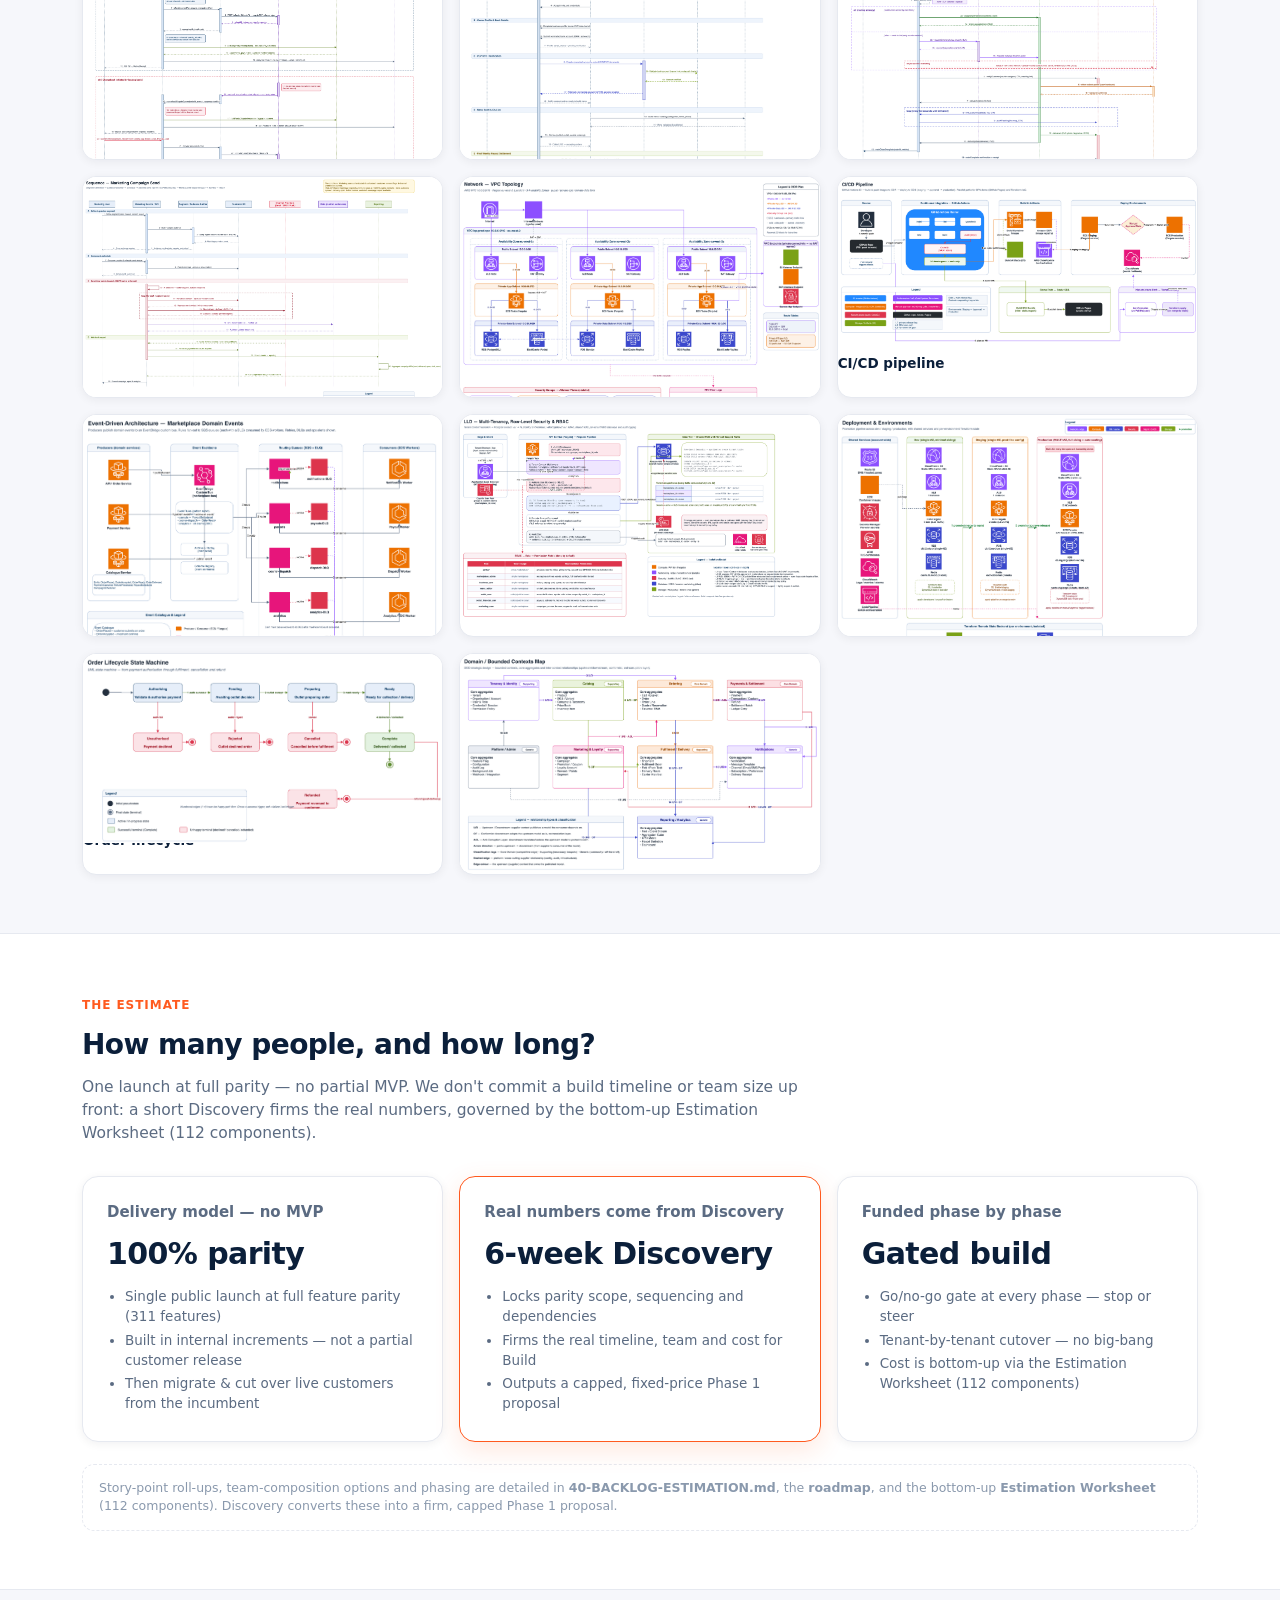
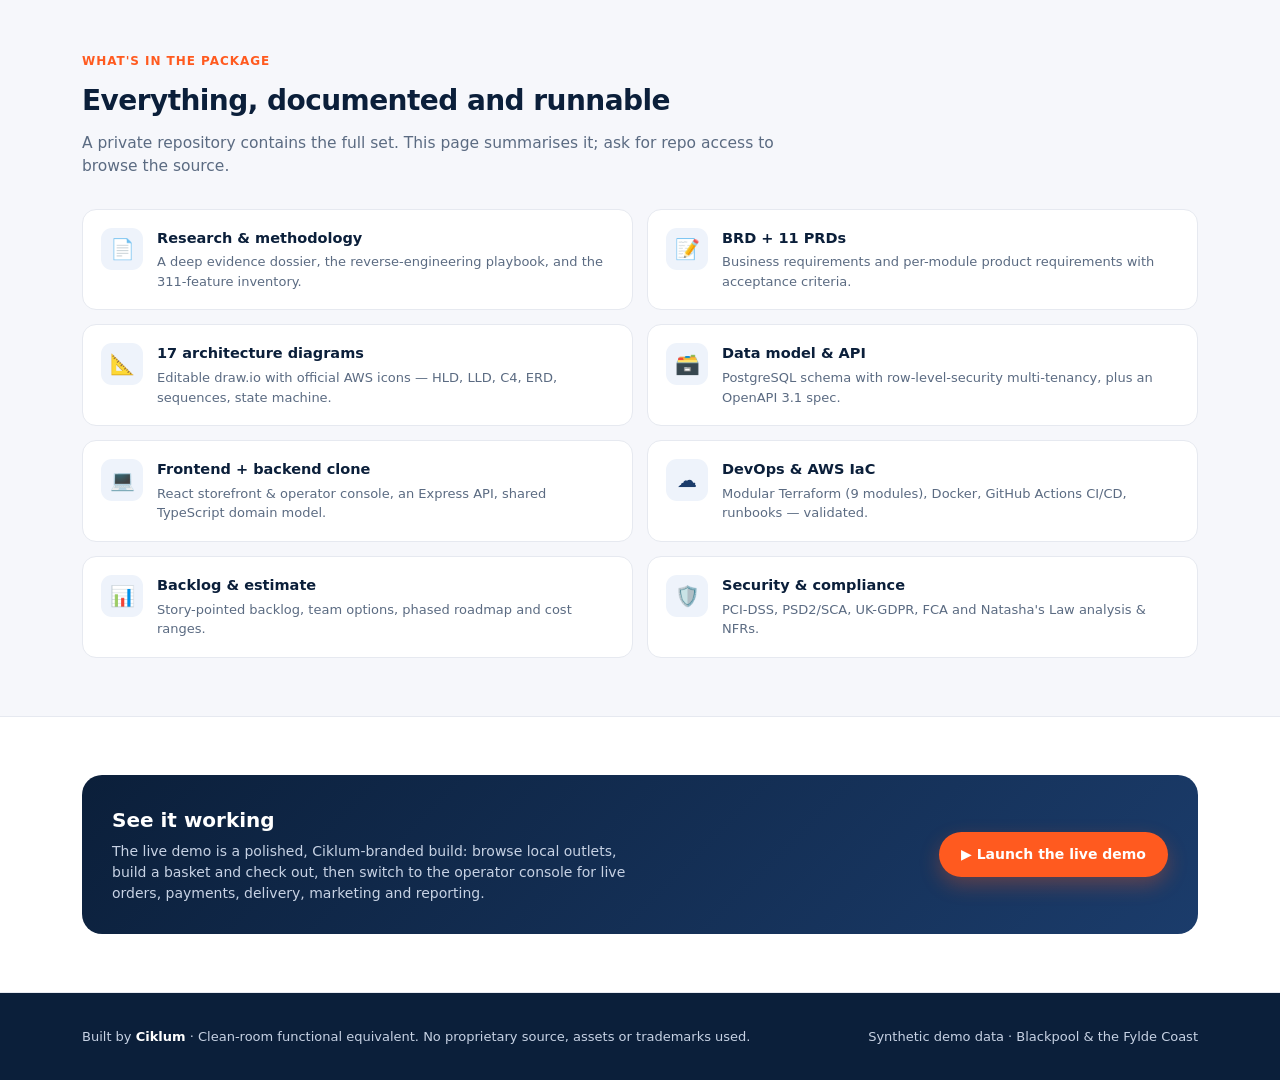
==== commit c2ef905e: "Hub: use the official Ciklum logo in the nav (replace placeholder ring)" ====
--- a/index.html
+++ b/index.html
@@ -131,8 +131,7 @@
 <nav class="top">
   <div class="wrap">
     <span class="logo">
-      <svg viewBox="0 0 40 40" fill="none"><circle cx="20" cy="20" r="16" stroke="#0b1f3a" stroke-width="3"/><circle cx="20" cy="20" r="16" stroke="#ff5a1f" stroke-width="3" stroke-dasharray="34 80"/></svg>
-      Ciklum
+      <svg viewBox="0 0 201 63" fill="none" role="img" aria-label="Ciklum"><g clip-path="url(#ckClip)"><path d="M32.5376 62.9997C14.8709 62.9997 0.5 48.8685 0.5 31.4992C0.5 14.1298 14.8709 -0.000291626 32.5376 -0.000291626C40.6964 -0.012511 48.5501 3.04901 54.4842 8.5533C55.387 9.37423 55.4412 10.7595 54.6062 11.647C53.7713 12.5346 52.3623 12.5879 51.4595 11.767C51.4505 11.7592 51.4426 11.7515 51.4336 11.7437C46.3243 7.00477 39.562 4.36982 32.5376 4.37982C17.3283 4.37982 4.95396 16.5459 4.95396 31.4992C4.95396 46.4524 17.3283 58.6196 32.5376 58.6196C39.8569 58.6396 46.8802 55.7791 52.0426 50.677C52.9261 49.8349 54.3362 49.8561 55.1938 50.7236C56.0321 51.5734 56.0321 52.9242 55.1938 53.774C49.1975 59.7005 41.0399 63.023 32.5376 62.9997Z" fill="url(#ckG0)"></path><path d="M32.5376 54.4153C19.6864 54.4153 9.23053 44.1354 9.23053 31.4994C9.19776 21.4884 15.8053 12.6249 25.5244 9.64001C26.6848 9.23677 27.9582 9.83441 28.3683 10.9742C28.7785 12.115 28.1706 13.3669 27.0113 13.7702C26.9628 13.7868 26.9142 13.8024 26.8645 13.8157C19.0017 16.2307 13.6585 23.4013 13.6856 31.4994C13.6856 41.7193 22.1427 50.0352 32.5376 50.0352C34.3126 50.0352 36.0797 49.7908 37.7858 49.3065C38.9677 48.9688 40.2037 49.6375 40.5472 50.7995C40.8907 51.9614 40.2105 53.1767 39.0287 53.5144C36.9192 54.1131 34.734 54.4164 32.5376 54.4153Z" fill="url(#ckG1)"></path><path d="M32.5376 45.8306C24.4883 45.8306 17.9622 39.4154 17.9622 31.5006C17.9622 27.5559 19.6152 23.7868 22.5325 21.0796C23.4263 20.2487 24.8363 20.2887 25.6815 21.1674C26.5266 22.0461 26.486 23.4324 25.5922 24.2622C23.5585 26.1362 22.4082 28.7578 22.4207 31.4983C22.4229 36.9937 26.956 41.446 32.5455 41.4438C35.2549 41.4427 37.8513 40.373 39.7518 38.4756C40.6037 37.6025 42.0138 37.5736 42.9019 38.4112C43.79 39.2488 43.8193 40.6351 42.9674 41.5083C42.9539 41.5227 42.9403 41.536 42.9256 41.5494C40.1936 44.2965 36.4458 45.8406 32.5376 45.8295V45.8306Z" fill="url(#ckG2)"></path><path d="M89.1148 35.9531C88.7058 35.9531 88.4832 36.1753 88.2979 36.3553C86.4416 38.1804 84.7705 38.7992 82.2452 38.7992C77.8647 38.7992 74.5621 35.3311 74.5621 30.801C74.5621 26.2709 77.9042 22.8028 82.2452 22.8028C84.5479 22.8028 86.1817 23.606 88.0742 25.0656C88.3002 25.2878 88.7058 25.4678 88.8911 25.4678C89.5227 25.4678 90.1543 24.8468 90.1543 24.2258C90.1543 24.0037 89.9283 23.606 89.7453 23.2038C88.0742 21.7908 85.9953 20.37 82.2452 20.37C76.4162 20.37 72.0357 24.8601 72.0357 30.8121V31.0343C72.0357 36.9851 76.4162 41.4763 82.2452 41.4763C85.3648 41.4763 87.6686 40.6732 89.9283 38.4104C90.1543 38.1882 90.3374 37.7894 90.3374 37.6072C90.3396 36.5741 89.708 35.9531 89.1148 35.9531Z" fill="#001429"></path><path d="M99.9164 20.4031C99.2848 20.4031 98.6544 21.0241 98.6544 21.6439V39.4176C98.6544 40.0386 99.2848 40.6585 99.9164 40.6585C100.548 40.6585 101.178 40.0386 101.178 39.4176V21.6073C101.181 21.0241 100.55 20.4031 99.9164 20.4031Z" fill="#001429"></path><path d="M119.485 29.6021L126.581 22.6293C126.989 22.2282 126.989 22.0094 126.989 21.8261C126.989 21.2062 126.358 20.5853 125.727 20.5853C125.318 20.5853 125.096 20.8074 124.91 20.9874L113.433 32.4859V21.8628C113.433 21.2429 112.802 20.6219 112.171 20.6219C111.541 20.6219 110.909 21.0241 110.909 21.8628V39.6765C110.909 40.2974 111.539 40.9173 112.171 40.9173C112.803 40.9173 113.433 40.2974 113.433 39.6765V35.5885L117.815 31.2806L125.314 40.2974C125.54 40.6984 125.945 40.6984 126.353 40.6984C126.985 40.6984 127.616 40.0786 127.616 39.4576C127.616 39.0566 127.39 38.8367 127.207 38.6545L119.485 29.6021Z" fill="#001429"></path><path d="M148.594 38.399H138.199V21.6073C138.199 20.9874 137.567 20.3664 136.937 20.3664C136.306 20.3664 135.674 20.9874 135.674 21.6073V39.421C135.674 40.0419 136.305 40.6618 136.937 40.6618H148.595C149.225 40.6618 149.857 40.0419 149.857 39.421C149.857 38.8367 149.224 38.399 148.594 38.399Z" fill="#001429"></path><path d="M171.279 20.4031C170.648 20.4031 170.016 21.0241 170.016 21.6439V32.267C170.016 36.355 167.937 38.6178 163.964 38.6178C160.214 38.6178 157.913 36.1739 157.913 32.0838V21.6417C157.913 21.0218 157.281 20.4009 156.651 20.4009C156.02 20.4009 155.393 21.0241 155.393 21.6439V32.267C155.393 37.5992 158.735 41.0639 163.933 41.0639C169.13 41.0639 172.472 37.5958 172.472 32.0471V21.605C172.541 21.0241 171.91 20.4031 171.279 20.4031Z" fill="#001429"></path><path d="M200.5 21.6439V39.4565C200.482 40.0675 199.859 40.6684 199.238 40.6684C198.616 40.6684 197.976 40.0486 197.976 39.4276V25.2942L191.923 34.0911C191.882 34.1644 191.834 34.2333 191.78 34.2977C191.763 34.3188 191.743 34.3388 191.724 34.3577C191.505 34.5832 191.202 34.7109 190.885 34.712H190.801L190.716 34.702C190.345 34.6454 190.023 34.4199 189.845 34.0944L183.794 25.2975V39.421C183.794 40.0419 183.162 40.6618 182.532 40.6618C181.901 40.6618 181.267 40.0419 181.267 39.421V21.6473C181.267 21.0263 181.899 20.4064 182.53 20.4064H182.716C183.347 20.4064 183.533 20.8074 183.755 21.0263L190.885 31.2528L198.013 21.0263C198.239 20.8041 198.421 20.4064 199.053 20.4064H199.232C199.868 20.4031 200.5 21.023 200.5 21.6439Z" fill="#001429"></path></g><defs><linearGradient id="ckG0" x1="27.5006" y1="45.0805" x2="36.3635" y2="-14.7968" gradientUnits="userSpaceOnUse"><stop stop-color="#8CFFC6"></stop><stop offset="0.6" stop-color="#1324BF"></stop></linearGradient><linearGradient id="ckG1" x1="24.9335" y1="10.6742" x2="24.9335" y2="41.7171" gradientUnits="userSpaceOnUse"><stop offset="0.47" stop-color="#1324BF"></stop><stop offset="1" stop-color="#8CFFC6"></stop></linearGradient><linearGradient id="ckG2" x1="24.6601" y1="23.579" x2="31.0212" y2="38.0706" gradientUnits="userSpaceOnUse"><stop stop-color="#1324BF"></stop><stop offset="1" stop-color="#8CFFC6"></stop></linearGradient><clipPath id="ckClip"><rect width="200" height="63" fill="white" transform="translate(0.5)"></rect></clipPath></defs></svg>
     </span>
     <div class="links">
       <a href="#what">Overview</a>
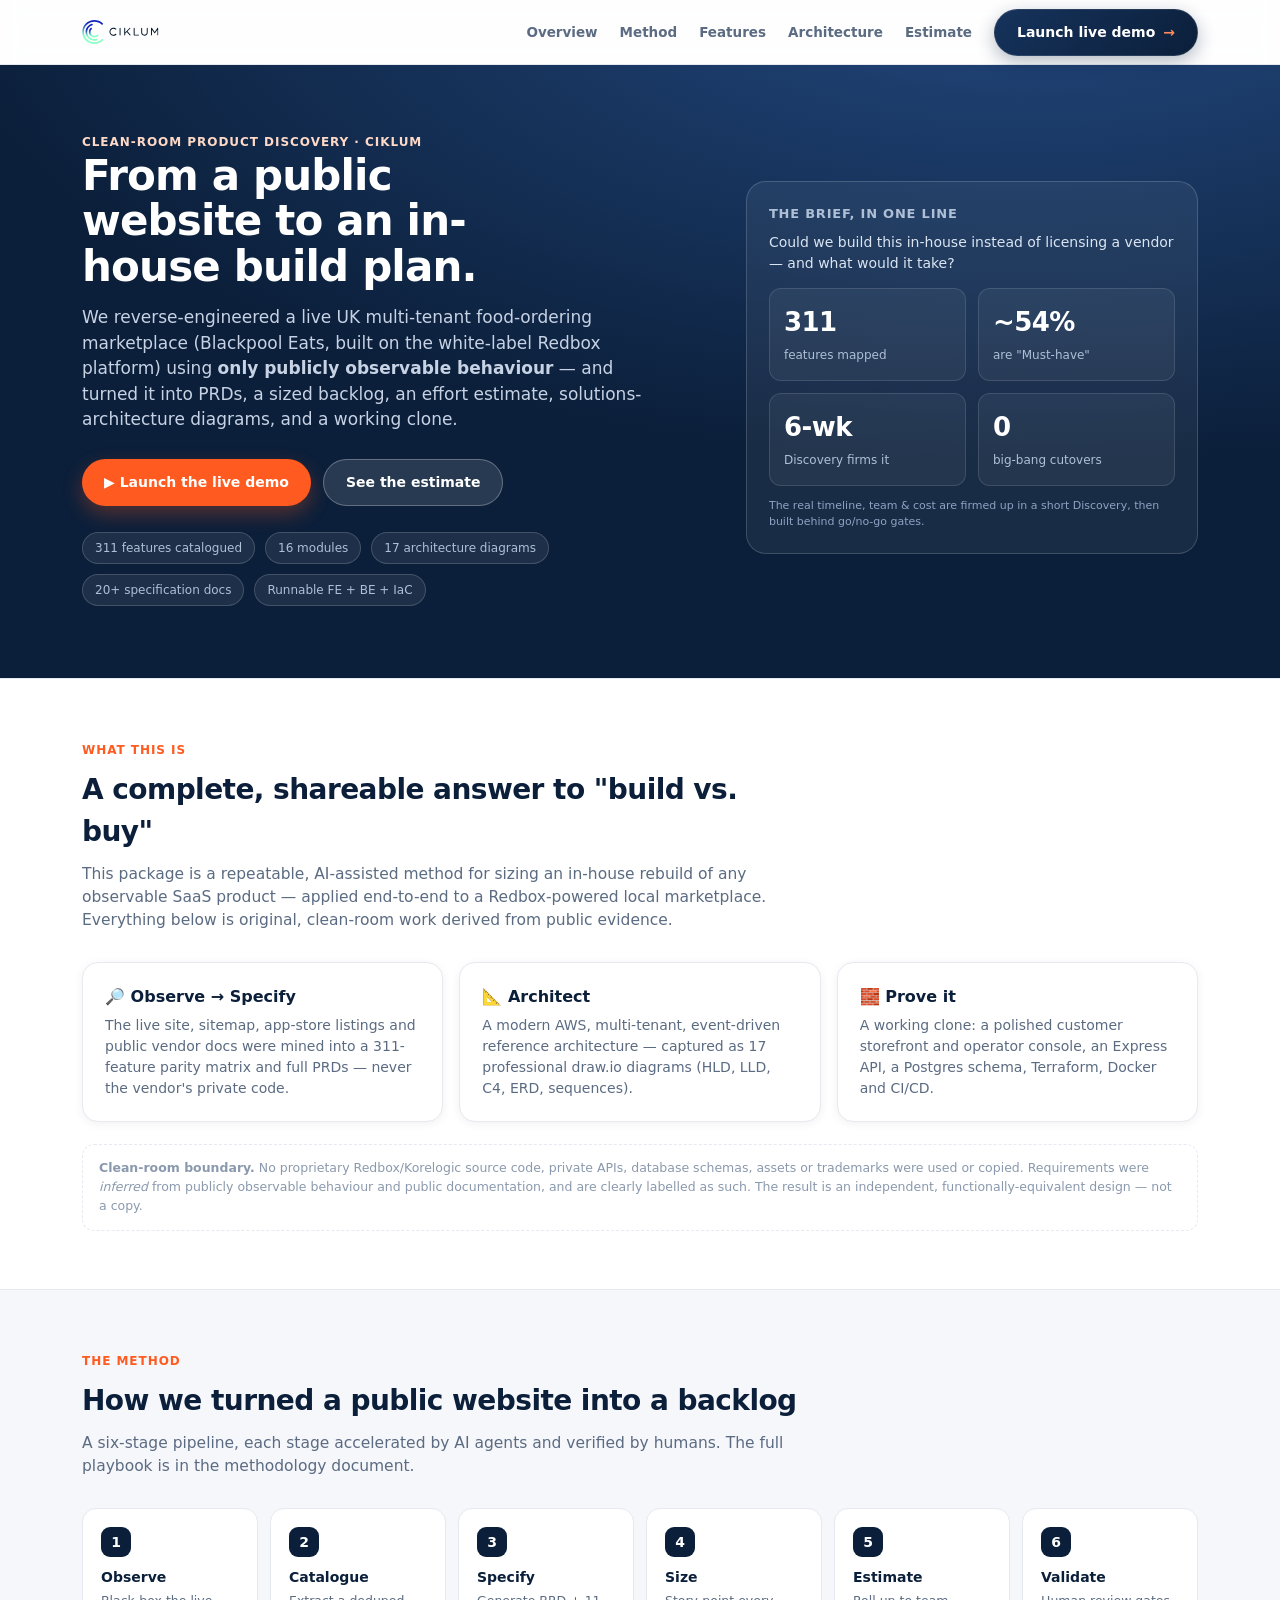
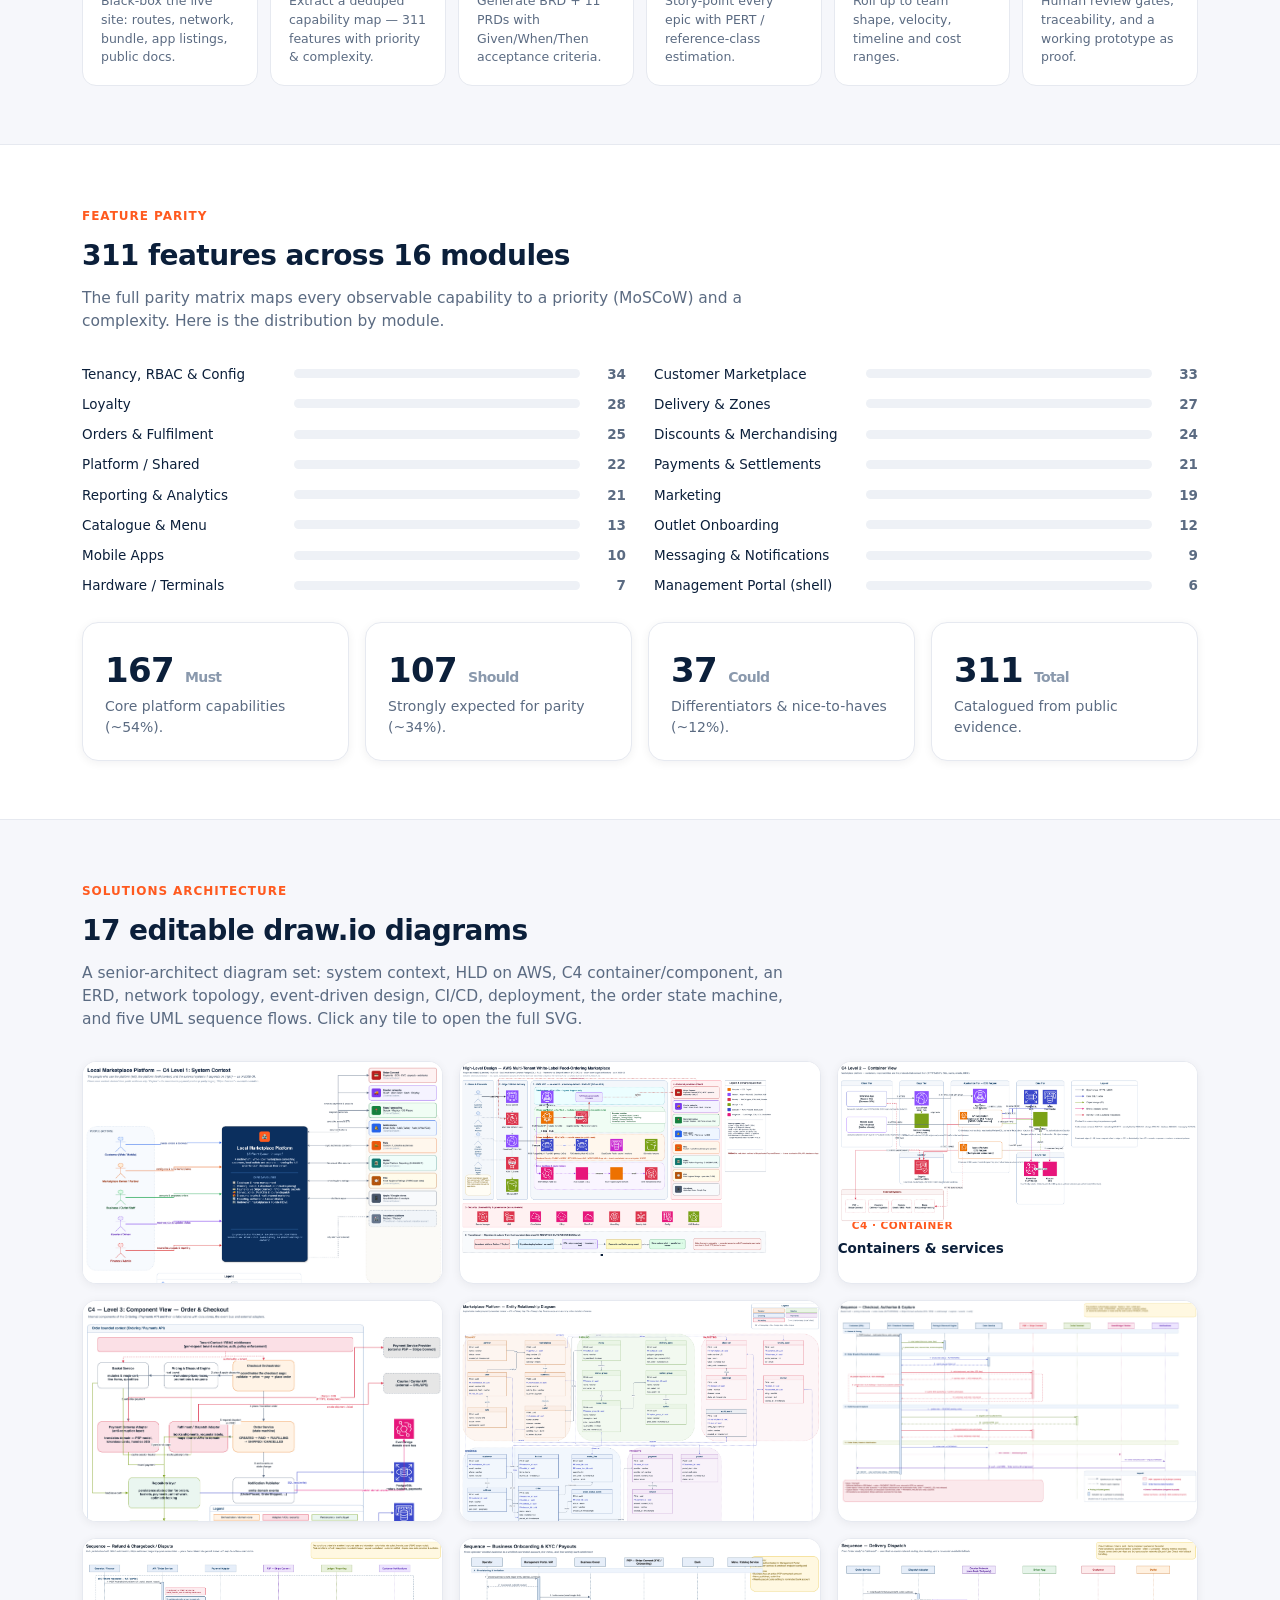
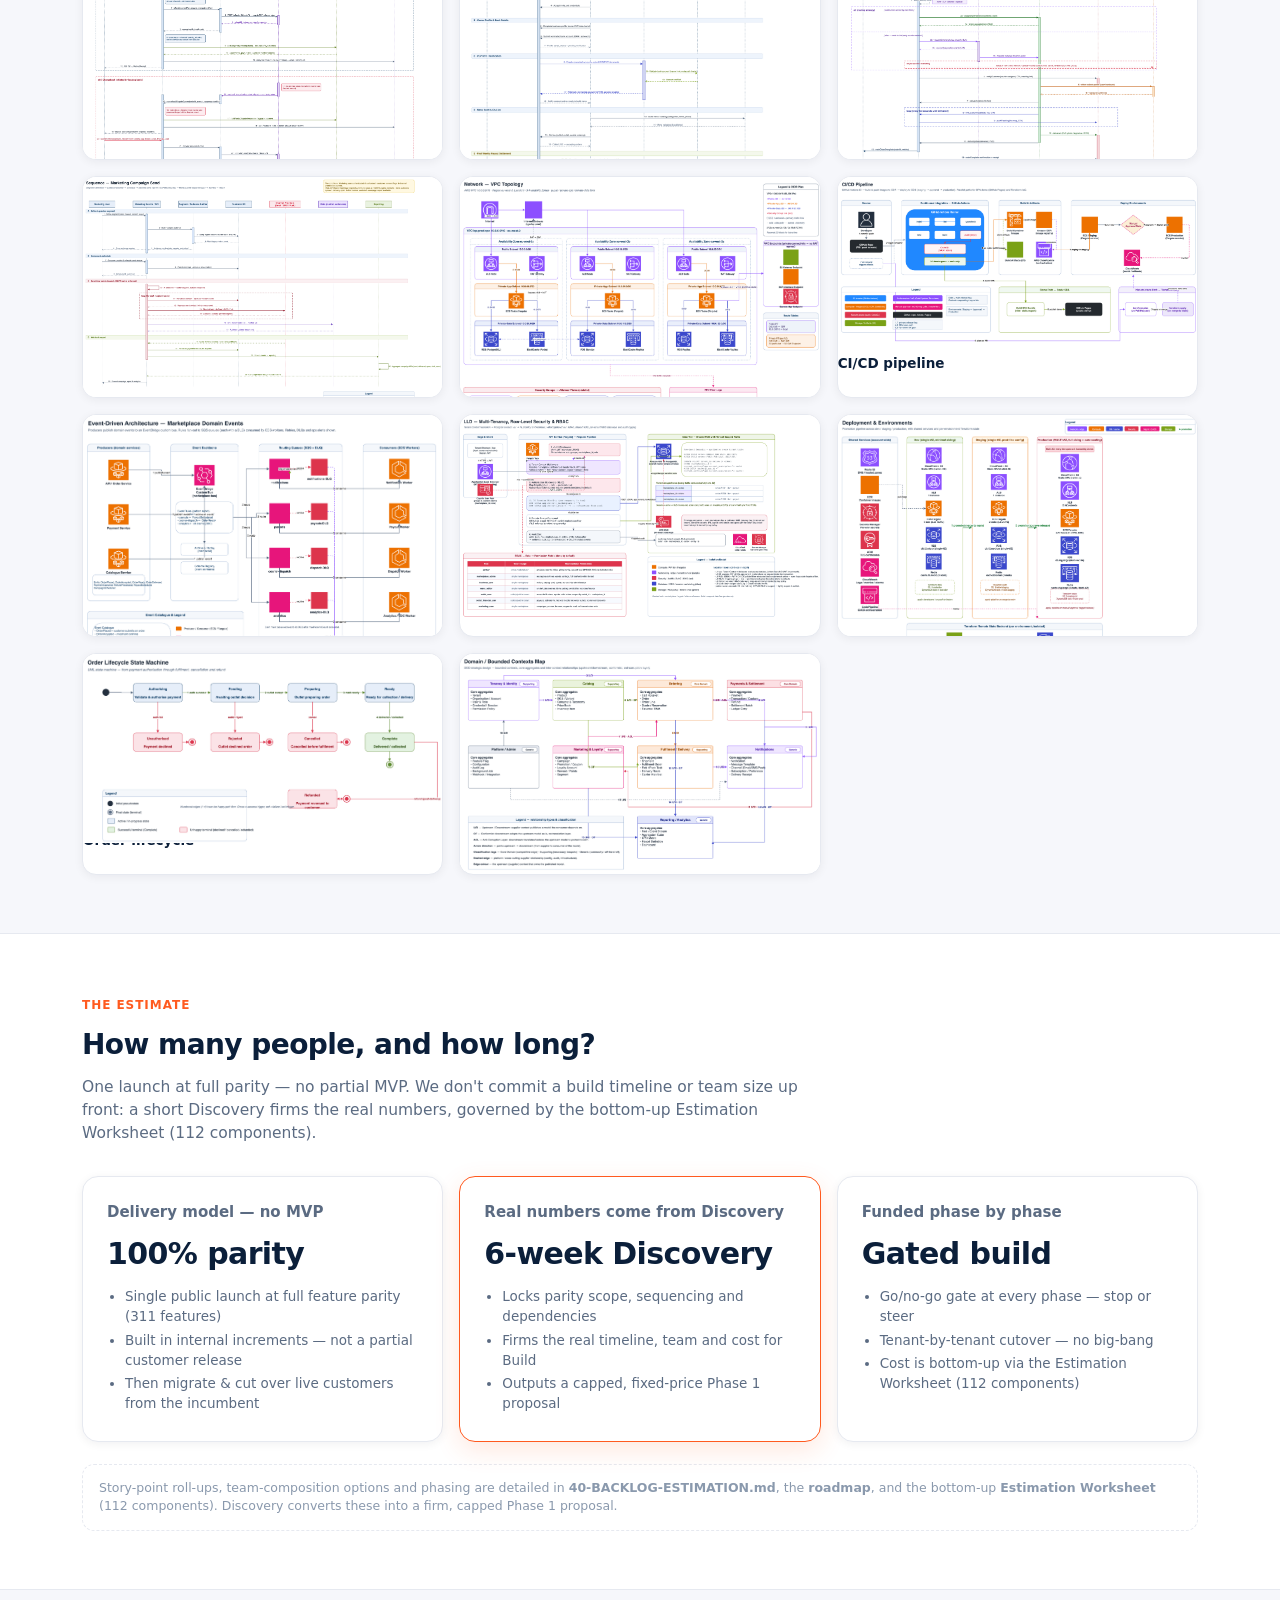
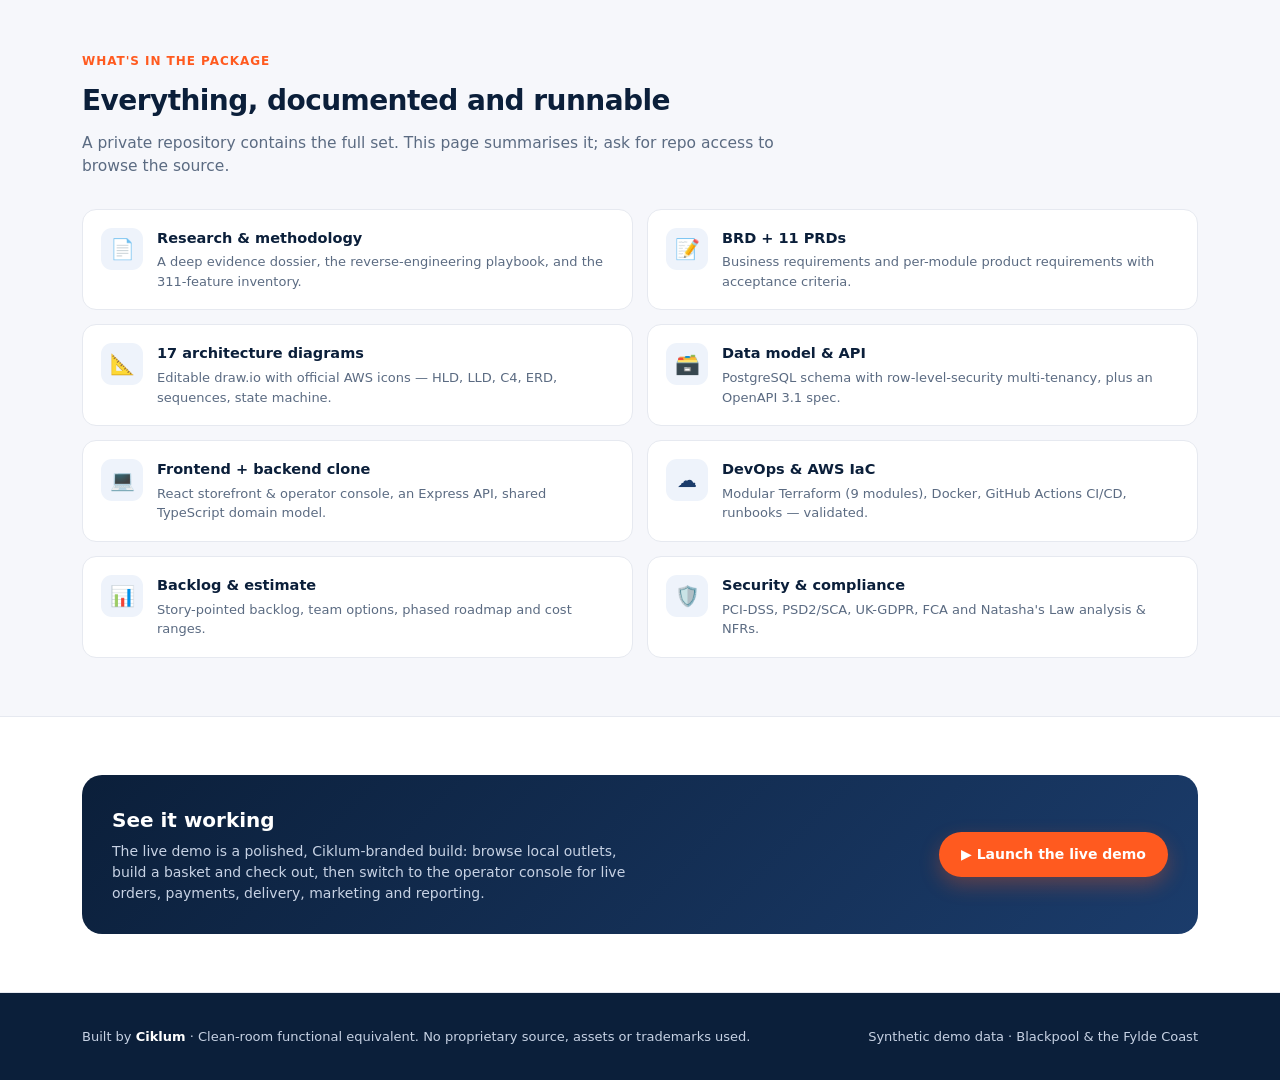
==== commit 0d033c7f: "Hub: enhance the nav Launch-live-demo CTA (contrast fix + gradient/shadow/animated arrow)" ====
--- a/index.html
+++ b/index.html
@@ -22,7 +22,11 @@
   .btn--accent{background:var(--accent);color:#fff;box-shadow:0 8px 20px rgba(255,90,31,.30)}
   .btn--accent:hover{transform:translateY(-2px)}
   .btn--ghost{background:rgba(255,255,255,.12);color:#fff;border:1px solid rgba(255,255,255,.28)}
-  .btn--dark{background:var(--ink);color:#fff}
+  .btn--dark{background:linear-gradient(135deg,#16335c,#0b1f3a);color:#fff;box-shadow:0 6px 18px rgba(11,31,58,.30);border:1px solid rgba(255,255,255,.10)}
+  .btn--dark:hover{transform:translateY(-2px);box-shadow:0 14px 30px rgba(11,31,58,.42)}
+  .btn .arr{display:inline-block;transition:transform .16s ease}
+  .btn--dark .arr{color:var(--accent2)}
+  .btn--dark:hover .arr{transform:translateX(4px)}
   .eyebrow{font-size:12px;font-weight:700;letter-spacing:.08em;text-transform:uppercase;color:var(--accent)}
 
   /* nav */
@@ -33,6 +37,8 @@
   nav.top .links{margin-left:auto;display:flex;gap:22px;align-items:center}
   nav.top .links a{font-size:13.5px;font-weight:600;color:var(--muted);text-decoration:none}
   nav.top .links a:hover{color:var(--ink)}
+  nav.top .links a.btn--dark{color:#fff;font-size:14px;font-weight:700}
+  nav.top .links a.btn--dark:hover{color:#fff}
   @media(max-width:760px){nav.top .links a:not(.btn){display:none}}
 
   /* hero */
@@ -139,7 +145,7 @@
       <a href="#features">Features</a>
       <a href="#architecture">Architecture</a>
       <a href="#estimate">Estimate</a>
-      <a class="btn btn--dark" href="./app/" >Launch live demo →</a>
+      <a class="btn btn--dark" href="./app/">Launch live demo <span class="arr">→</span></a>
     </div>
   </div>
 </nav>
